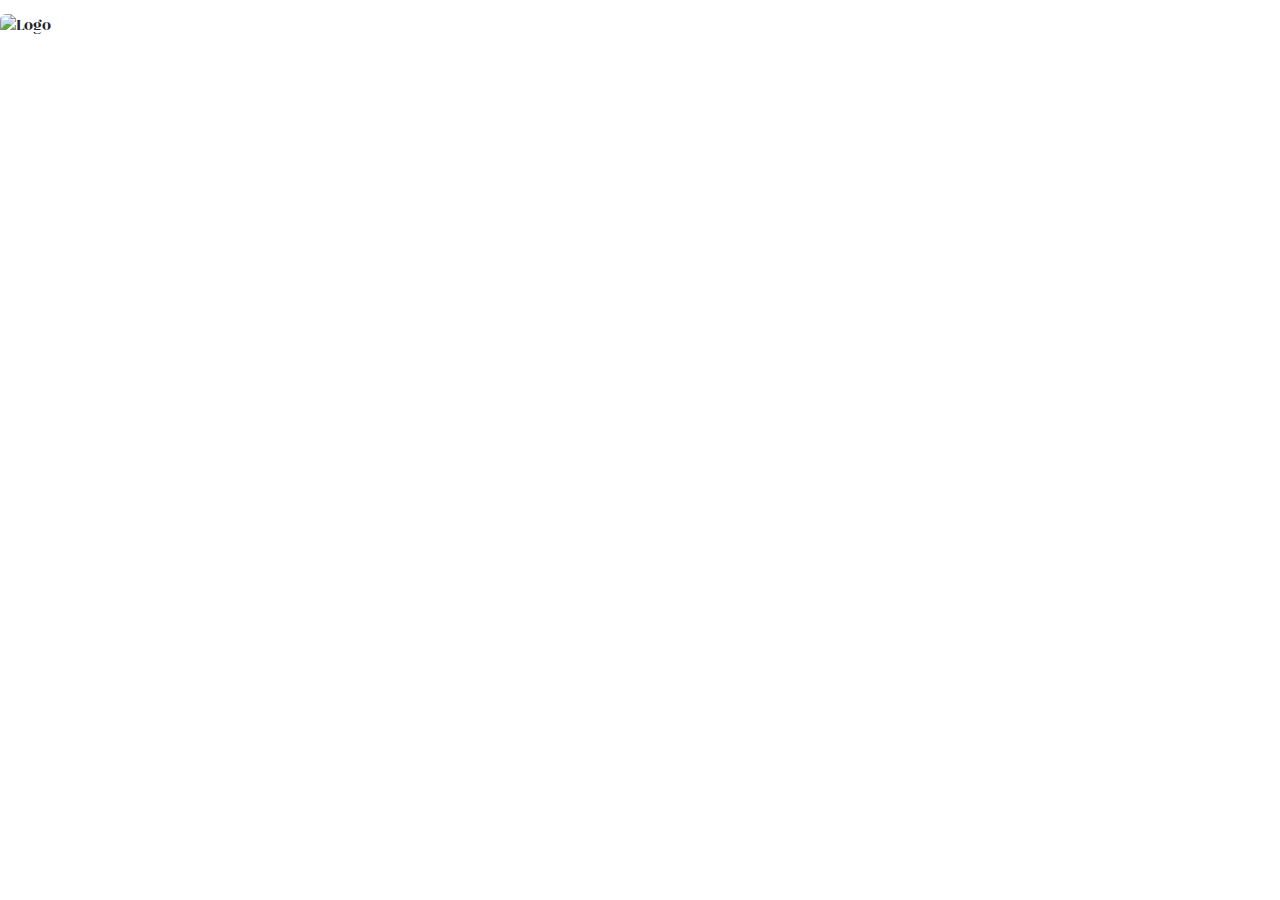
==== index.html @ 06900e9e "correccion de imagen" ====
<!doctype html>
<html lang="en">

<head>
    <meta charset="utf-8">
    <meta name="viewport" content="width=device-width, initial-scale=1">
    <title>OnlyFlans</title>
    <link href="https://cdn.jsdelivr.net/npm/bootstrap@5.3.3/dist/css/bootstrap.min.css" rel="stylesheet"
        integrity="sha384-QWTKZyjpPEjISv5WaRU9OFeRpok6YctnYmDr5pNlyT2bRjXh0JMhjY6hW+ALEwIH" crossorigin="anonymous">
    <link rel="stylesheet" href="assets/css/style.css">
    <link href="https://fonts.googleapis.com/css2?family=Rozha+One&display=swap" rel="stylesheet">
</head>

<body>
    
    <nav class="banner">

        <label for="menu-control" class="hamburger">
            <i class="hamburger__icon"></i>
            <i class="hamburger__icon"></i>
            <i class="hamburger__icon"></i>
        </label>

        <input type="checkbox" id="menu-control" class="menu-control">

        <aside class="sidebar">

            <nav class="sidebar__menu">
                <label for="menu-control" class="hamburger">
                    <i class="hamburger__icon2"></i>
                    <i class="hamburger__icon3"></i>
                </label>
                <ul>
                    <li>
                        <i class="fas fa-home"></i> <a class="arriba" href="">Inicio</a>
                    </li>
                    <li>
                        <i class="fas fa-birthday-cake"></i> <a class="abajo" href="">Productos</a>
                    </li>
                    <li>
                        <i class="fas fa-store"></i> <a href="">Locales</a>
                    </li>
                    <li>
                        <i class="fas fa-users"></i> <a href="">Nosotros</a>
                    </li>
                    <li>
                        <i class="fas fa-user"></i> <a href="">Contacto</a>
                    </li>
                </ul>
            </nav>

            <label for="menu-control" class="sidebar__close"></label>
        </aside>
    </nav>

    <div class="row">
        <div class="col-12 contenido">
            <img class="rounded mx-auto d-block img-fluid" src="assets/img/icono.png" alt="Logo">

            <!-- <h1 class="text-center mt-4 texto-contenido">Bienvenio a onlyFlans</h1>

            <<p class="text-center mt-4 texto-contenido ">Lorem ipsum dolor sit amet, consectetur adipisicing elit. Amet placeat doloribus nisi eius, quod nihil illum culpa, velit laborum aut officia veritatis rem? Ullam quisquam magni sint vitae ex perferendis?
            In, dolores? Reprehenderit modi quod accusantium eos tenetur aperiam in adipisci debitis ratione libero maxime odio voluptatem animi ex iusto architecto rem, quos aliquid eum similique vero autem? Doloremque, officiis!
            Aut optio corporis nam earum magni minus expedita itaque ipsam tenetur laborum dolorem repellat quo aperiam beatae id quas eligendi, impedit a! Voluptatem magni excepturi totam ducimus pariatur quasi et.</p>
        -->
        </div>
    </div>


    <script src="https://kit.fontawesome.com/6a9d23ba8a.js" crossorigin="anonymous"></script>
    <script src="https://cdn.jsdelivr.net/npm/bootstrap@5.3.3/dist/js/bootstrap.bundle.min.js"
        integrity="sha384-YvpcrYf0tY3lHB60NNkmXc5s9fDVZLESaAA55NDzOxhy9GkcIdslK1eN7N6jIeHz"
        crossorigin="anonymous"></script>
</body>

</html>
---- assets/css/style.css ----
html,
body {
    height: 100%;
}

body {
    min-height: 100%;
    font-family: 'Rozha One', serif;
}

* {
    box-sizing: border-box;
}

img {
    max-width: 100%;
    bottom: -14px;
    position: relative;
}

.card {
    position: absolute;
    bottom: 5%;
    right: 5%;
    text-align: center;
    color: #272243;
    width: 100%;
    background: #fff;
    border-radius: 10px;
    box-shadow: 0 0 20px 20px rgba(0, 0, 0, 0.03);
    width: 320px;
    overflow: hidden;
    animation: updown 3s ease 6;

    &::before {
        content: "";
        border-width: 20px;
        border-color: transparent;
        border-style: solid;
        border-left-color: rgba(255, 255, 255, 0.9);
        border-left-width: 30px;
        display: block;
        position: absolute;
        top: 55%;
        left: 50%;
        z-index: 2;
        transform: translatex(calc(-50% + 15px));
        filter: drop-shadow(5px 5px 4px #000);
        pointer-events: none;
    }

    @keyframes updown {

        0%,
        50%,
        100% {
            transform: translatey(0);
        }

        20% {
            transform: translatey(5px);
        }

        25% {
            transform: translatey(-20px);
        }

        30% {
            transform: translatey(20px);
        }

        35% {
            transform: translatey(-5px);
        }
    }
}

.banner {
    background: url('https://i.imgur.com/T57flD5.jpg');
    background-size: cover;
    display: flex;
    align-items: center;
    color: #ffffff;
}

.hamburger {
    position: absolute;
    left: 30px;
    top: 30px;
    display: flex;
    height: 18px;
    width: 24px;
    flex-direction: column;
    justify-content: space-between;
    cursor: pointer;
    user-select: none;
    z-index: 1;
}

.hamburger__icon{
    display: inline-block;
    height: 2px;
    width: 24px;
    background: #ffffff;
    border-radius: 2px;
}
.hamburger__icon2{
    display: inline-block;
    height: 2px;
    width: 24px;
    background: #ffffff;
    border-radius: 2px;
    transform: rotate(40deg);
}
.hamburger__icon3{
    display: inline-block;
    position: relative;
    bottom: 90%;
    height: 2px;
    width: 24px;
    background: #ffffff;
    border-radius: 2px;
    transform: rotate(140deg);
}

.sidebar { /*el fondo del menu*/
    z-index: 2;
    height: 100vh;
    width: 320px;
    background: #EDACAC;
    position: fixed;
    top: 0;
    left: 0;
    padding: 0 60px;
    display: flex;
    flex-direction: column;
    transform: translatex(-100%);
    transition: transform 0.4s ease-in-out;

    &__close {
        position: absolute;
        top: 50%;
        right: -30px;
        background: #fff;
        height: 60px;
        width: 60px;
        border-radius: 50%;
        box-shadow: 0 0 20px 20px rgba(0, 0, 0, 0.03);
        display: flex;
        justify-content: center;
        align-items: center;
        transform: translatex(-100%);
        cursor: pointer;
        transition: transform 0.4s ease-in-out 0.2s;

        &::before,
        &::after {
            content: "";
            height: 2px;
            background: #898989;
            width: 24px;
            display: block;
            position: absolute;
        }

        &::after {
            transform: rotate(90deg);
        }
    }

    &__menu {
        display: flex;
        flex-direction: column;
        flex: 1;
        justify-content: space-around;
        font-size: 36px;
        margin-top: 80px;
        margin-bottom: 80px;
        color: #898989;

        a {
            color: currentcolor;
            text-decoration: none;
            transform: translatex(-80%);
            transition: transform 0.4s ease-in-out;

            &::before {
                content: "";
                height: 2px;
                background: #898989;
                width: 120px;
                position: absolute;
                bottom: -2px;
                left: 0;
                transform: translatex(-50%);
                opacity: 0;
                transition: transform 0.4s ease-in-out, opacity 0.4s linear;
            }

            &:hover {
                &::before {
                    transform: translatex(0);
                    opacity: 1;
                }
            }

            @for $i from 1 through 5 {
                &:nth-child(#{$i}) {
                    transition-delay: $i * 0.05s;
                }
            }
        }
    }

    &__social {
        display: flex;
        list-style: none;
        padding: 0;

        li {
            margin: 4px;
        }
    }
}

nav ul {
    padding: 0;
    margin: 0;
}

nav ul li {
    list-style: none;
}

.sidebar__menu ul li a {
    padding-left: 5%;
    color: #fff;
    text-decoration: none;
}
.sidebar__menu li {
    padding-top: 15%;
}
.sidebar__menu ul {
    margin-top: 30%;
}


.arriba{
    margin-top: 15%;
}

.menu-control {
    display: none;

    &:checked {
        &+.sidebar {
            transform: translatex(0);
        }

        &+.sidebar .sidebar__close {
            transform: translatex(0) rotate(45deg);
            
        }

        &+.sidebar .sidebar__menu a {
            transform: translatex(0);
        }
    }
    
}

.contenido{
    width: 100%;
    height: 100vh;
    background-image: url("../img/hand-pouring-chocolate-homemade-cake.jpg"); 
    background-repeat: no-repeat;
    background-position: center center; 
    position: relative;
    top: 0%;
    /* background-attachment:fixed ; */
}

.texto-contenido{
    color: #ffffff;
    text-shadow: #000 -5px 0px 5px;
}
.contenido p{
    font-size: 1.2rem;
}
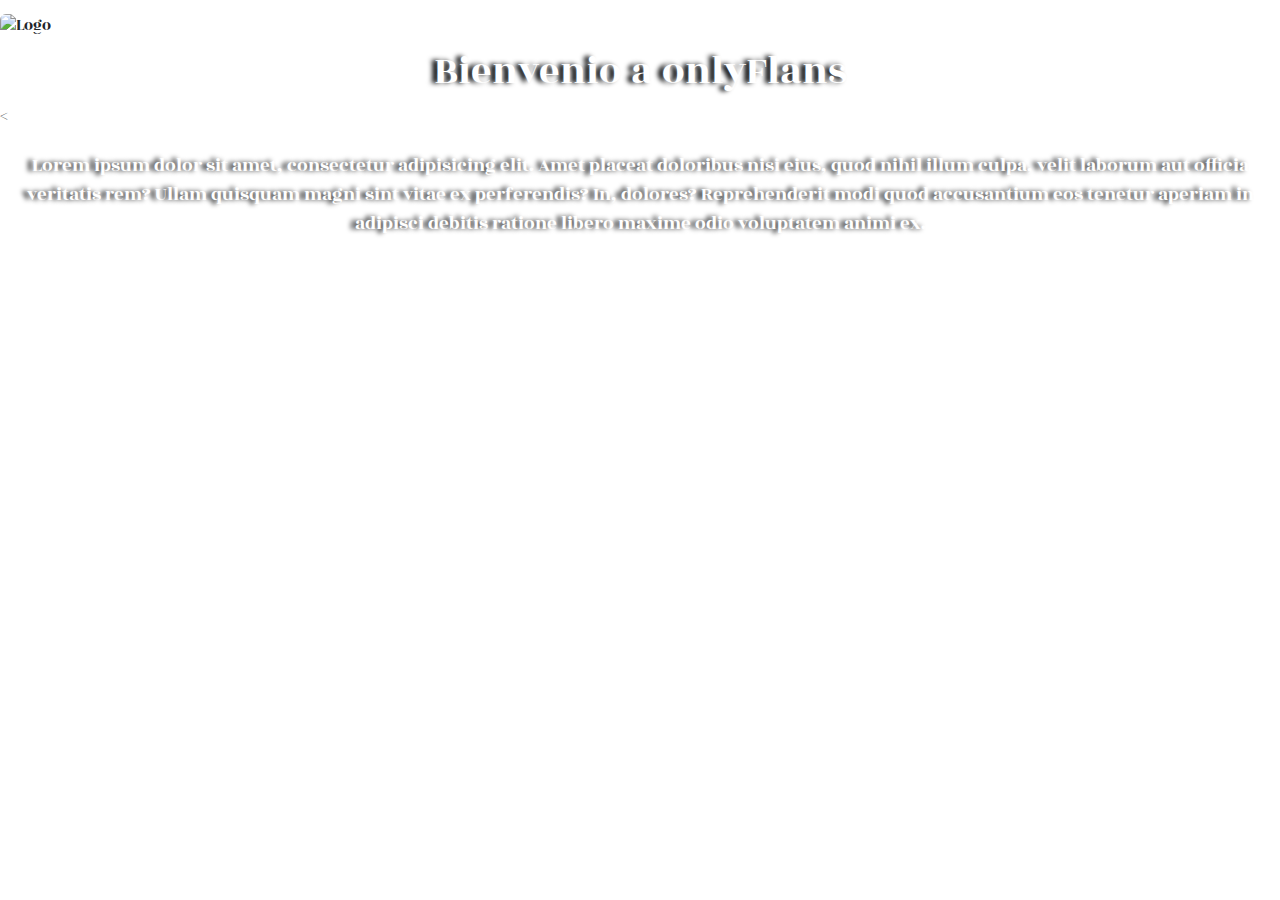
==== commit 515fe627: "solucionando el error" ====
--- a/index.html
+++ b/index.html
@@ -57,12 +57,10 @@
         <div class="col-12 contenido">
             <img class="rounded mx-auto d-block img-fluid" src="assets/img/icono.png" alt="Logo">
 
-            <!-- <h1 class="text-center mt-4 texto-contenido">Bienvenio a onlyFlans</h1>
+            <h1 class="text-center mt-4 texto-contenido">Bienvenio a onlyFlans</h1>
 
             <<p class="text-center mt-4 texto-contenido ">Lorem ipsum dolor sit amet, consectetur adipisicing elit. Amet placeat doloribus nisi eius, quod nihil illum culpa, velit laborum aut officia veritatis rem? Ullam quisquam magni sint vitae ex perferendis?
-            In, dolores? Reprehenderit modi quod accusantium eos tenetur aperiam in adipisci debitis ratione libero maxime odio voluptatem animi ex iusto architecto rem, quos aliquid eum similique vero autem? Doloremque, officiis!
-            Aut optio corporis nam earum magni minus expedita itaque ipsam tenetur laborum dolorem repellat quo aperiam beatae id quas eligendi, impedit a! Voluptatem magni excepturi totam ducimus pariatur quasi et.</p>
-        -->
+            In, dolores? Reprehenderit modi quod accusantium eos tenetur aperiam in adipisci debitis ratione libero maxime odio voluptatem animi ex.</p>
         </div>
     </div>
 
--- a/assets/css/style.css
+++ b/assets/css/style.css
@@ -274,7 +274,7 @@
     height: 100vh;
     background-image: url("../img/hand-pouring-chocolate-homemade-cake.jpg"); 
     background-repeat: no-repeat;
-    background-position: center center; 
+    background-position: center; 
     position: relative;
     top: 0%;
     /* background-attachment:fixed ; */
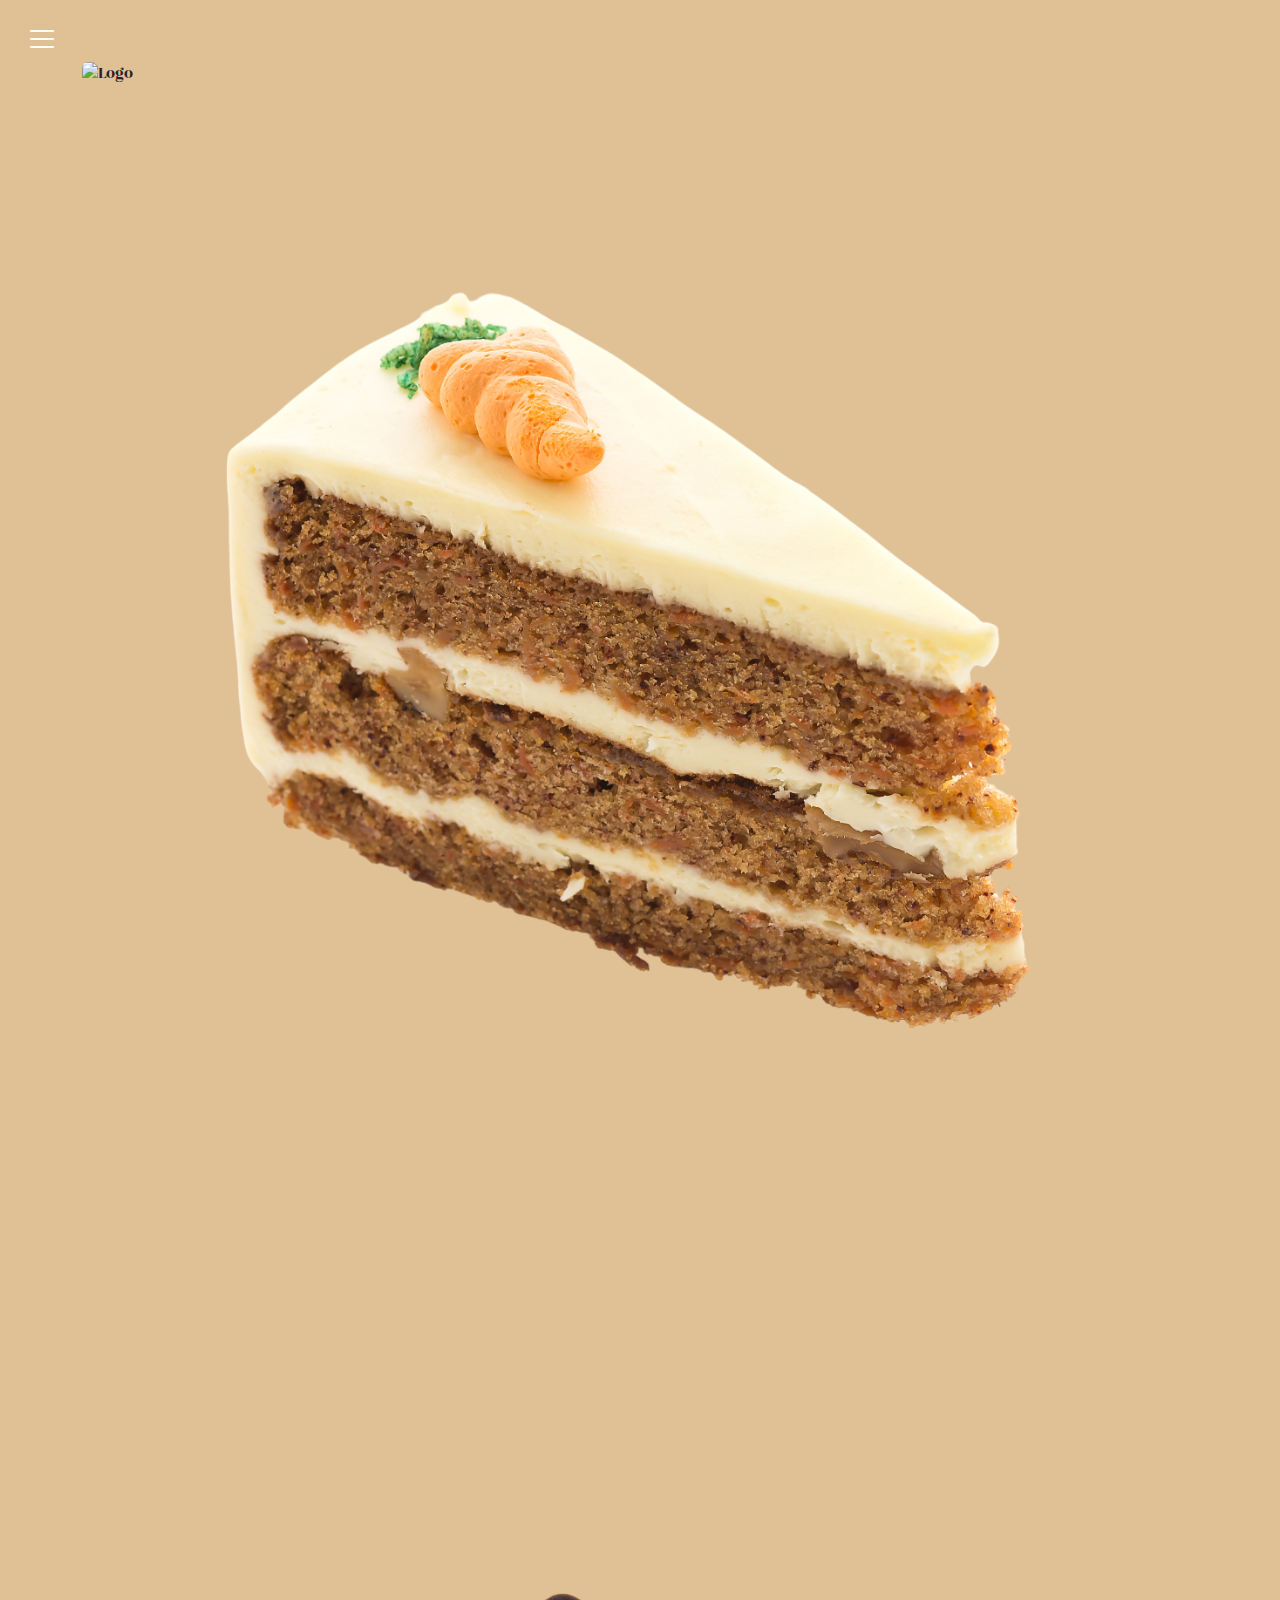
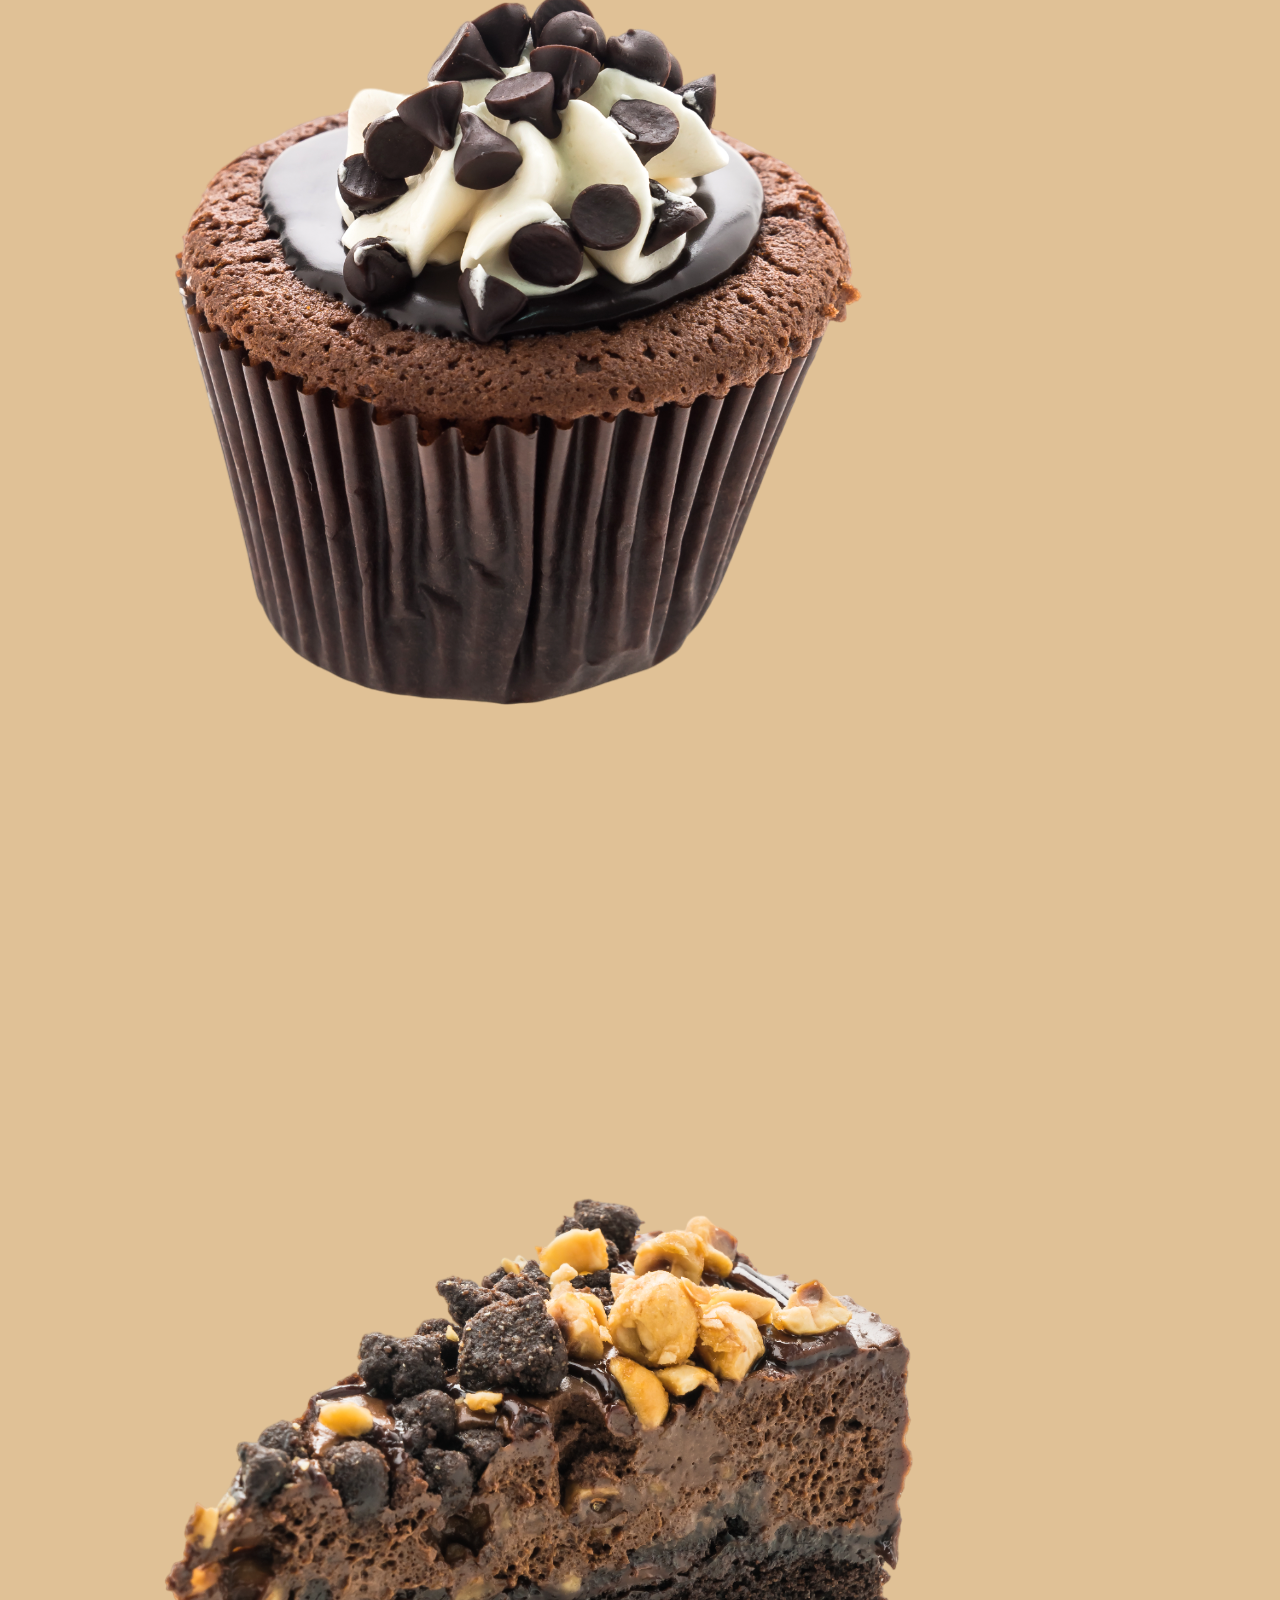
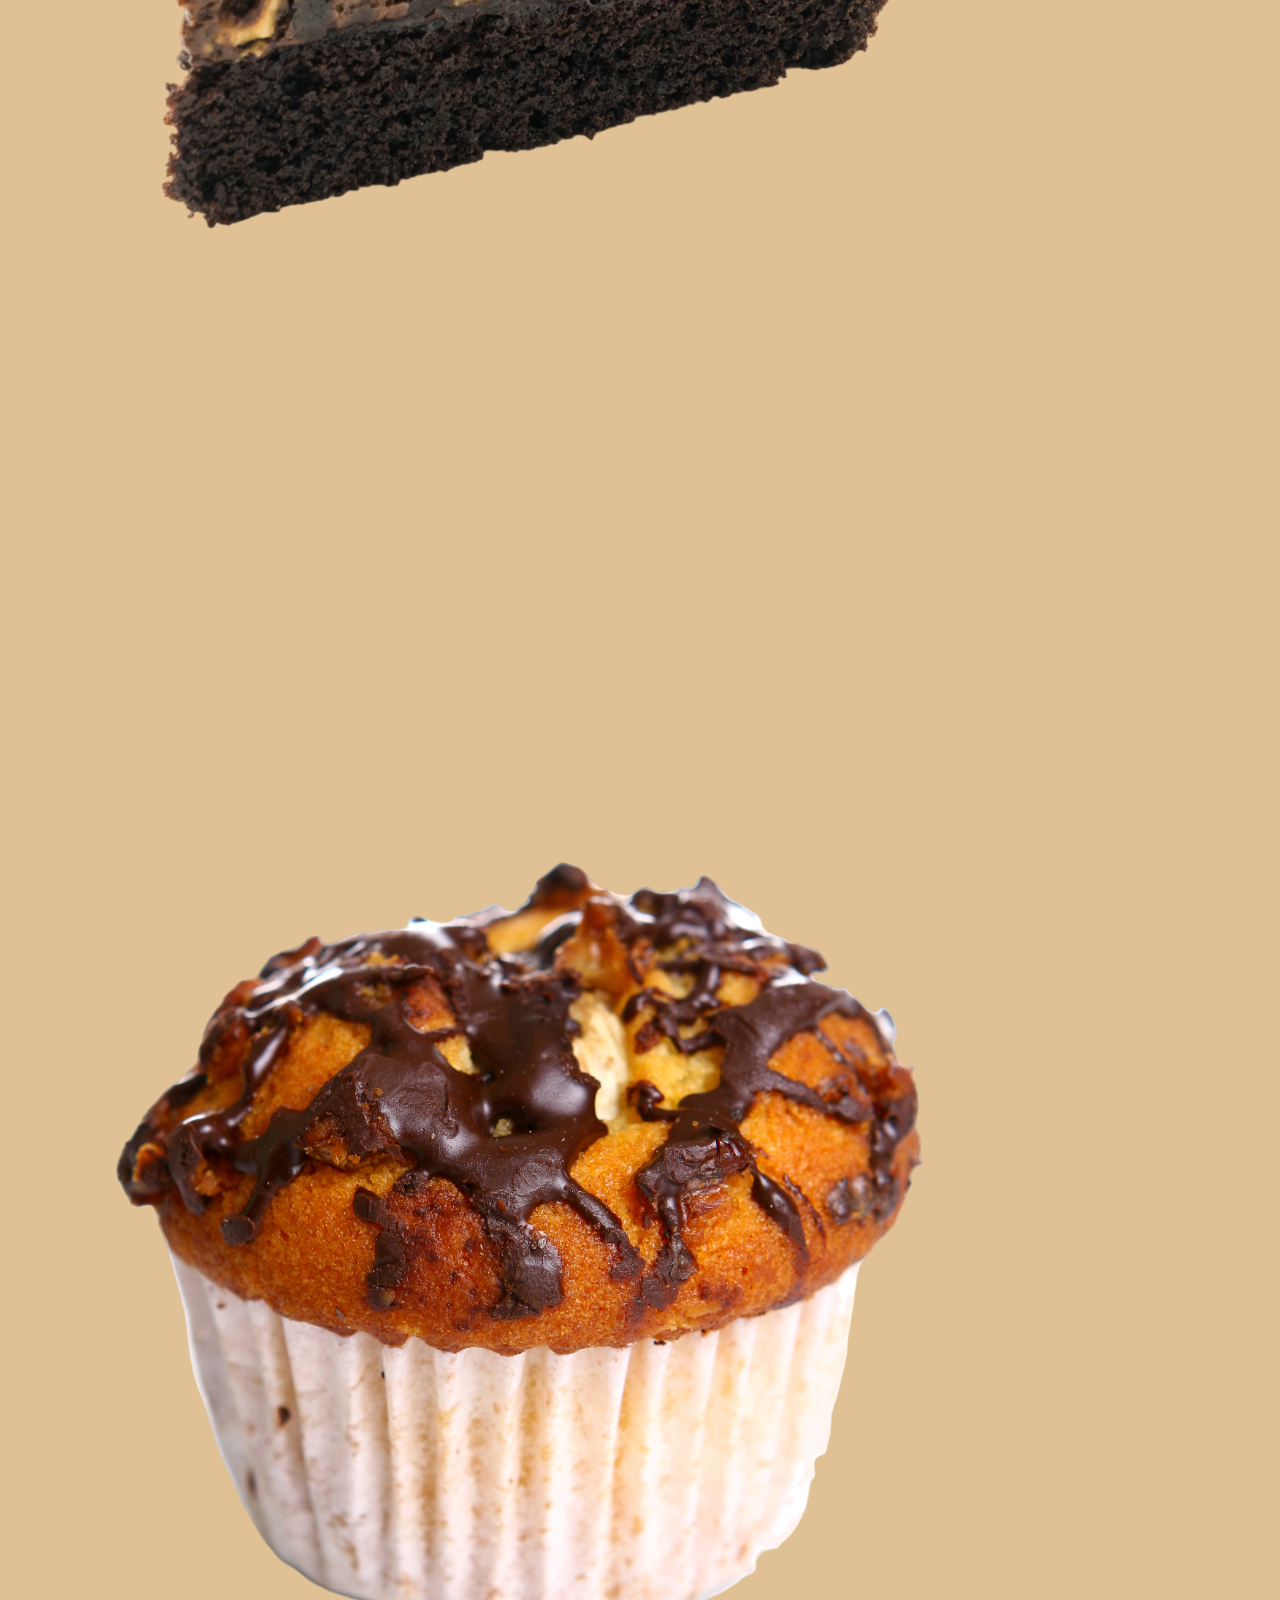
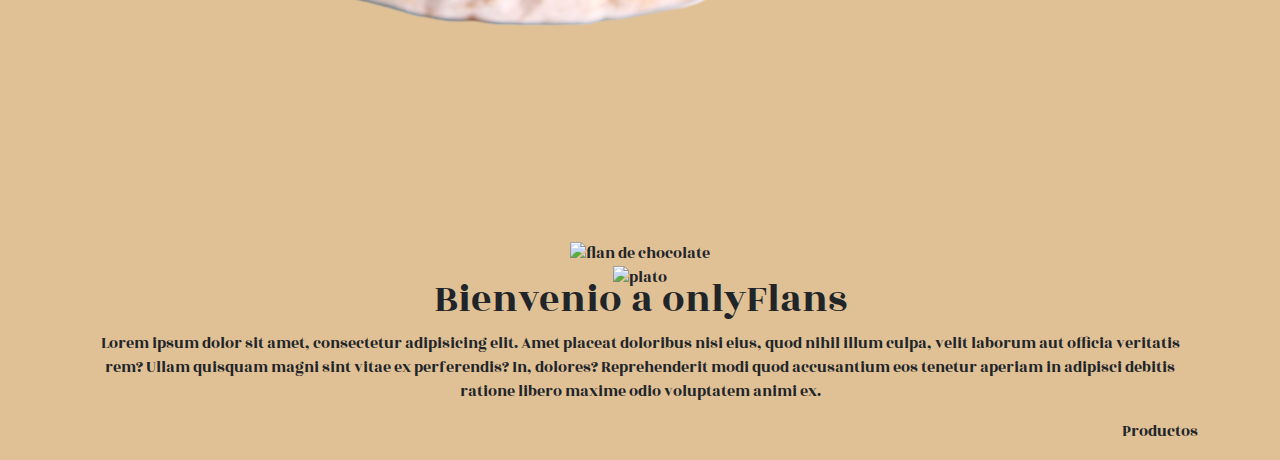
==== commit 51c8b353: "ajustando cambios esteticos (mensje repetitivo)" ====
--- a/index.html
+++ b/index.html
@@ -13,7 +13,7 @@
 
 <body>
     
-    <nav class="banner">
+    <div class="banner">
 
         <label for="menu-control" class="hamburger">
             <i class="hamburger__icon"></i>
@@ -51,19 +51,45 @@
 
             <label for="menu-control" class="sidebar__close"></label>
         </aside>
-    </nav>
+    </div>
 
-    <div class="row">
-        <div class="col-12 contenido">
-            <img class="rounded mx-auto d-block img-fluid" src="assets/img/icono.png" alt="Logo">
+    <div class="container">
+        <div class="row">
+            <div class="col-12 contenido">
+                <img class="rounded mx-auto mt-5 d-block img-fluid " src="assets/img/icono.png" alt="Logo">
+                
+                <div class="col-12 comida-fondo">
+                    <img class="torta" src="assets/img/torta.png" alt="comida de fondo">
+                    <img class="kopkey" src="assets/img/kopkey.png" alt="comida de fondo">
+                    <img class="torta-de-chocolate" src="assets/img/torta de chocolate.png" alt="comida de fondo">
+                    <img class="kopkey2" src="assets/img/kopkey2.png" alt="comida de fondo">
+                </div>
 
-            <h1 class="text-center mt-4 texto-contenido">Bienvenio a onlyFlans</h1>
+                <div class="col-12 d-flex justify-content-center">
+                    <img class="flan-chocolate " src="assets/img/Flan-chocolate.png" alt="flan de chocolate">
+                </div>
 
-            <<p class="text-center mt-4 texto-contenido ">Lorem ipsum dolor sit amet, consectetur adipisicing elit. Amet placeat doloribus nisi eius, quod nihil illum culpa, velit laborum aut officia veritatis rem? Ullam quisquam magni sint vitae ex perferendis?
-            In, dolores? Reprehenderit modi quod accusantium eos tenetur aperiam in adipisci debitis ratione libero maxime odio voluptatem animi ex.</p>
+                <div class="col-12 d-flex justify-content-center">
+                    <img class="plato" src="assets/img/plato.png" alt="plato">
+                </div>
+
+                <h1 class="text-center texto-contenido">Bienvenio a onlyFlans</h1>
+                <p class="text-center  texto-contenido ">Lorem ipsum dolor sit amet, consectetur adipisicing elit. Amet placeat doloribus nisi eius, quod nihil illum culpa, velit laborum aut officia veritatis rem? Ullam quisquam magni sint vitae ex perferendis?
+                In, dolores? Reprehenderit modi quod accusantium eos tenetur aperiam in adipisci debitis ratione libero maxime odio voluptatem animi ex.</p>
+            </div>
+        </div>
+
+        <div class="row">
+            
+        </div>
+
+        <div class="row">
+            <div class="col-12 d-flex justify-content-end productos">
+                <img src="assets/img/galleta.png" alt="">
+                <p>Productos</p>
+            </div>
         </div>
     </div>
-
 
     <script src="https://kit.fontawesome.com/6a9d23ba8a.js" crossorigin="anonymous"></script>
     <script src="https://cdn.jsdelivr.net/npm/bootstrap@5.3.3/dist/js/bootstrap.bundle.min.js"
--- a/assets/css/style.css
+++ b/assets/css/style.css
@@ -1,5 +1,6 @@
 html,
 body {
+    background-color: #E0C196;
     height: 100%;
 }
 
@@ -80,7 +81,7 @@
     background-size: cover;
     display: flex;
     align-items: center;
-    color: #ffffff;
+    color: #000000;
 }
 
 .hamburger {
@@ -97,14 +98,15 @@
     z-index: 1;
 }
 
-.hamburger__icon{
+.hamburger__icon {
     display: inline-block;
     height: 2px;
     width: 24px;
     background: #ffffff;
     border-radius: 2px;
 }
-.hamburger__icon2{
+
+.hamburger__icon2 {
     display: inline-block;
     height: 2px;
     width: 24px;
@@ -112,7 +114,8 @@
     border-radius: 2px;
     transform: rotate(40deg);
 }
-.hamburger__icon3{
+
+.hamburger__icon3 {
     display: inline-block;
     position: relative;
     bottom: 90%;
@@ -123,11 +126,13 @@
     transform: rotate(140deg);
 }
 
-.sidebar { /*el fondo del menu*/
-    z-index: 2;
+.sidebar {
+    /*el fondo del menu*/
+    z-index: 999;
     height: 100vh;
     width: 320px;
-    background: #EDACAC;
+    background: #B0F2C2;
+    opacity: 0.90;
     position: fixed;
     top: 0;
     left: 0;
@@ -203,12 +208,6 @@
                     opacity: 1;
                 }
             }
-
-            @for $i from 1 through 5 {
-                &:nth-child(#{$i}) {
-                    transition-delay: $i * 0.05s;
-                }
-            }
         }
     }
 
@@ -234,18 +233,20 @@
 
 .sidebar__menu ul li a {
     padding-left: 5%;
-    color: #fff;
+    color: #000000;
     text-decoration: none;
 }
+
 .sidebar__menu li {
     padding-top: 15%;
 }
+
 .sidebar__menu ul {
     margin-top: 30%;
 }
 
 
-.arriba{
+.arriba {
     margin-top: 15%;
 }
 
@@ -259,31 +260,157 @@
 
         &+.sidebar .sidebar__close {
             transform: translatex(0) rotate(45deg);
-            
+
         }
 
         &+.sidebar .sidebar__menu a {
             transform: translatex(0);
         }
     }
-    
-}
-
-.contenido{
-    width: 100%;
-    height: 100vh;
-    background-image: url("../img/hand-pouring-chocolate-homemade-cake.jpg"); 
-    background-repeat: no-repeat;
-    background-position: center; 
-    position: relative;
-    top: 0%;
-    /* background-attachment:fixed ; */
-}
-
-.texto-contenido{
-    color: #ffffff;
-    text-shadow: #000 -5px 0px 5px;
-}
-.contenido p{
-    font-size: 1.2rem;
-}+
+}
+
+
+
+@media (max-width: 360px) {/*otro celu*/
+    .flan-chocolate {
+        position: absolute;
+        top: 17%;
+        left: 16%;
+        z-index: 3;
+        width: 70%;
+    }
+
+    .plato {
+        position: absolute;
+        bottom: 40%;
+        z-index: 2;
+    }
+    
+    .contenido h1 {
+        position: absolute;
+        bottom: 38%;
+        left: 10%;
+    }
+    
+    .contenido p {
+        position: absolute;
+        top: 62%;
+        font-size: 1rem;
+    }
+
+    .productos {
+        position: absolute;
+        left: 48%;
+        top: 100%;
+        width: 180px;
+        height: 40px;
+        background-color: #D3AE7B;
+        box-shadow: #000000 -5px 5px 10px;
+    }
+
+    .productos p {
+        padding-top: 1%;
+        padding-right: 35%;
+        font-size: 1.4rem;
+        color: #ffffff;
+    }
+    
+    .productos img {
+        position: relative;
+        bottom: 25%;
+        left: 96%;
+        transform: rotate(-20deg);
+        filter: drop-shadow(#000 -2px 0px 2px);
+    }
+}
+
+@media (min-width: 361px) and (max-width: 500px) { /*mi celu*/
+    .torta{
+        width: 35%;
+        position: absolute;
+        bottom: 60%;
+        left: -2%;
+        transform: rotate(15deg);
+        filter: drop-shadow(#000 -2px 0px 2px);
+    }
+
+    .kopkey{
+        width: 40%;
+        position: absolute;
+        bottom: 50%;
+        left: -15%;
+        transform: rotate(15deg);
+        filter: drop-shadow(#000 -2px 0px 2px);
+    }
+
+    .torta-de-chocolate{
+        width: 35%;
+        position: absolute;
+        bottom: 55%;
+        left: 68%;
+        transform: rotate(-10deg);
+        filter: drop-shadow(#000 -2px 0px 2px);
+    }
+
+    .kopkey2{
+        width: 35%;
+        position: absolute;
+        bottom: 48%;
+        left: 80%;
+        transform: rotate(-20deg);
+        filter: drop-shadow(#000 -2px 0px 2px);
+    }
+
+    .flan-chocolate {
+        position: absolute;
+        top: 25%;
+        left: 22%;
+        z-index: 3;
+        width: 60%;
+    }
+
+    .plato {
+        width: 80%;
+        position: absolute;
+        bottom: 40%;
+        z-index: 2;
+    }
+    
+    .contenido h1 {
+        position: absolute;
+        bottom: 38%;
+        left: 15%;
+    }
+    
+    .contenido p {
+        position: absolute;
+        top: 62%;
+        font-size: 1rem;
+    }
+
+    .productos {
+        position: absolute;
+        left: 58%;
+        bottom: 5%;
+        width: 180px;
+        height: 40px;
+        background-color: #D3AE7B;
+        box-shadow: #000000 -5px 5px 10px;
+    }
+
+    .productos p {
+        padding-top: 1%;
+        padding-right: 35%;
+        font-size: 1.4rem;
+        color: #ffffff;
+    }
+    
+    .productos img {
+        position: relative;
+        bottom: 25%;
+        left: 96%;
+        transform: rotate(-20deg);
+        filter: drop-shadow(#000 -2px 0px 2px);
+    }
+}
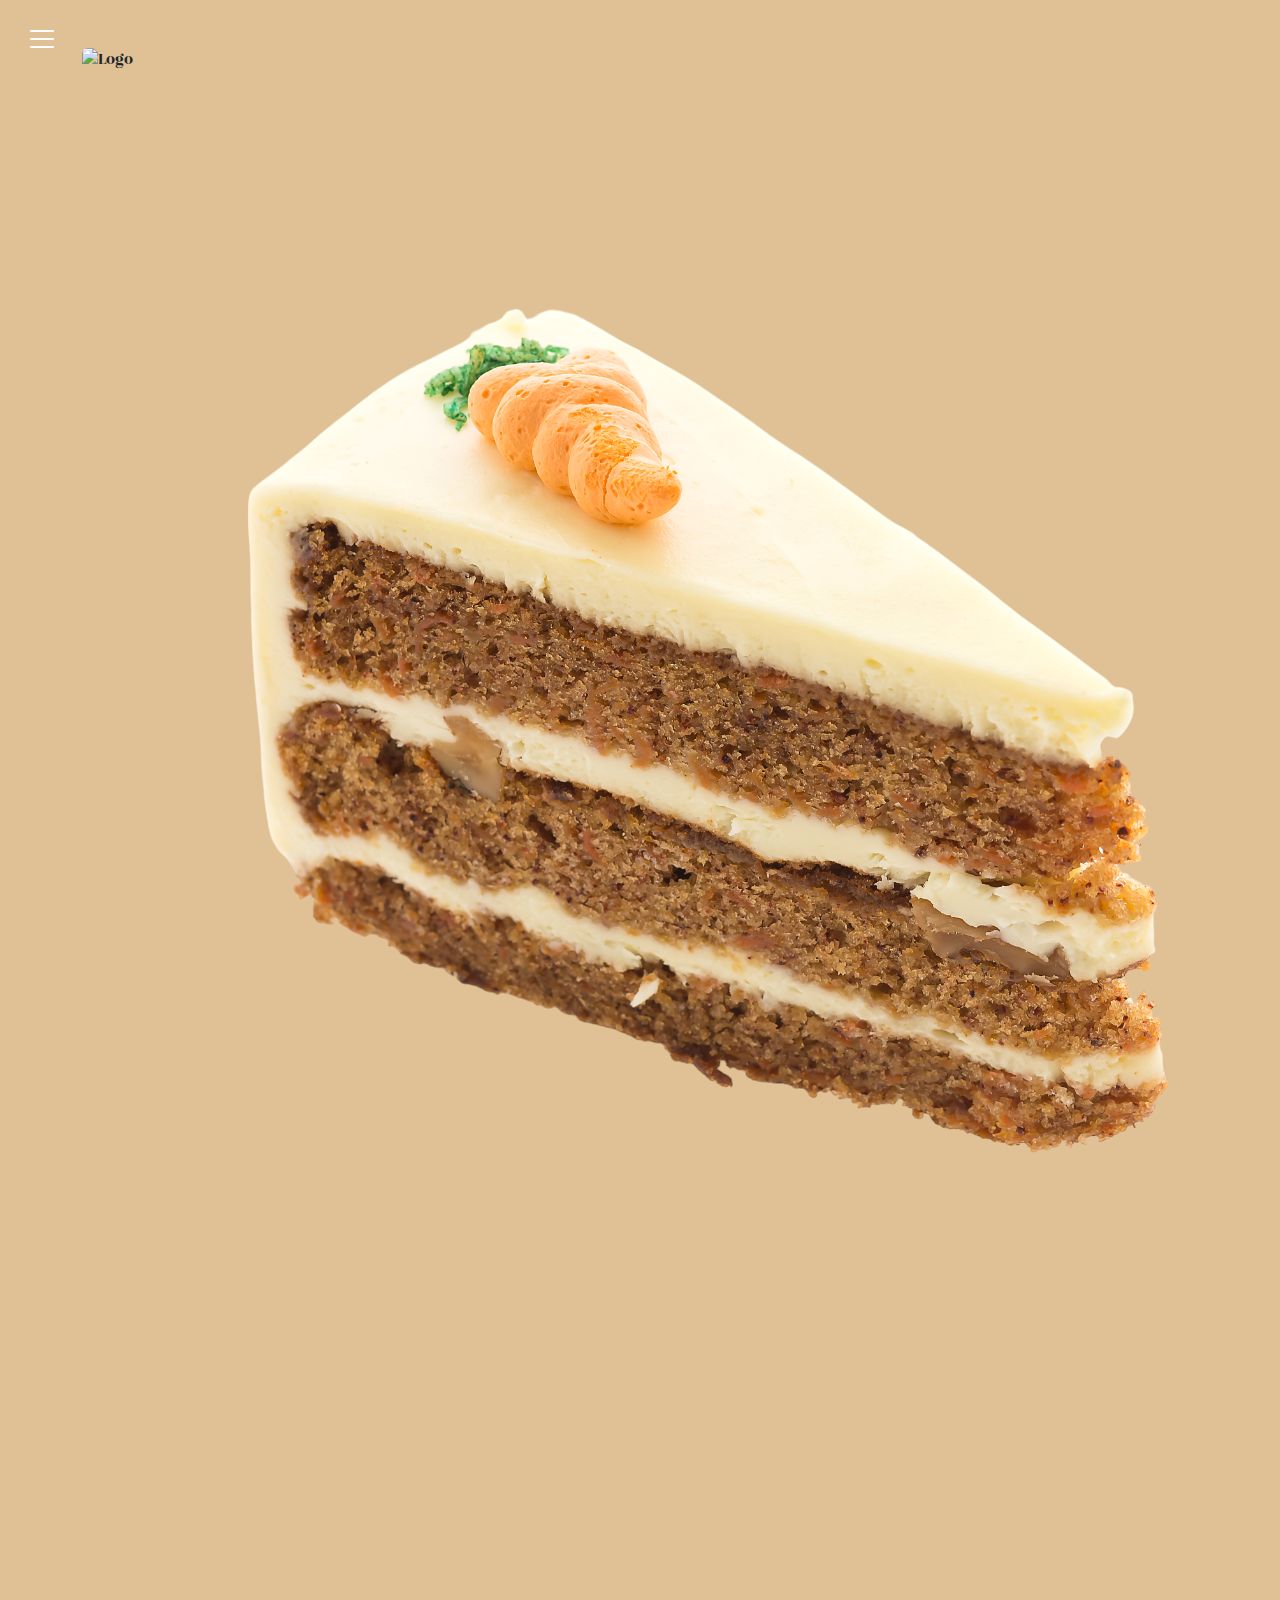
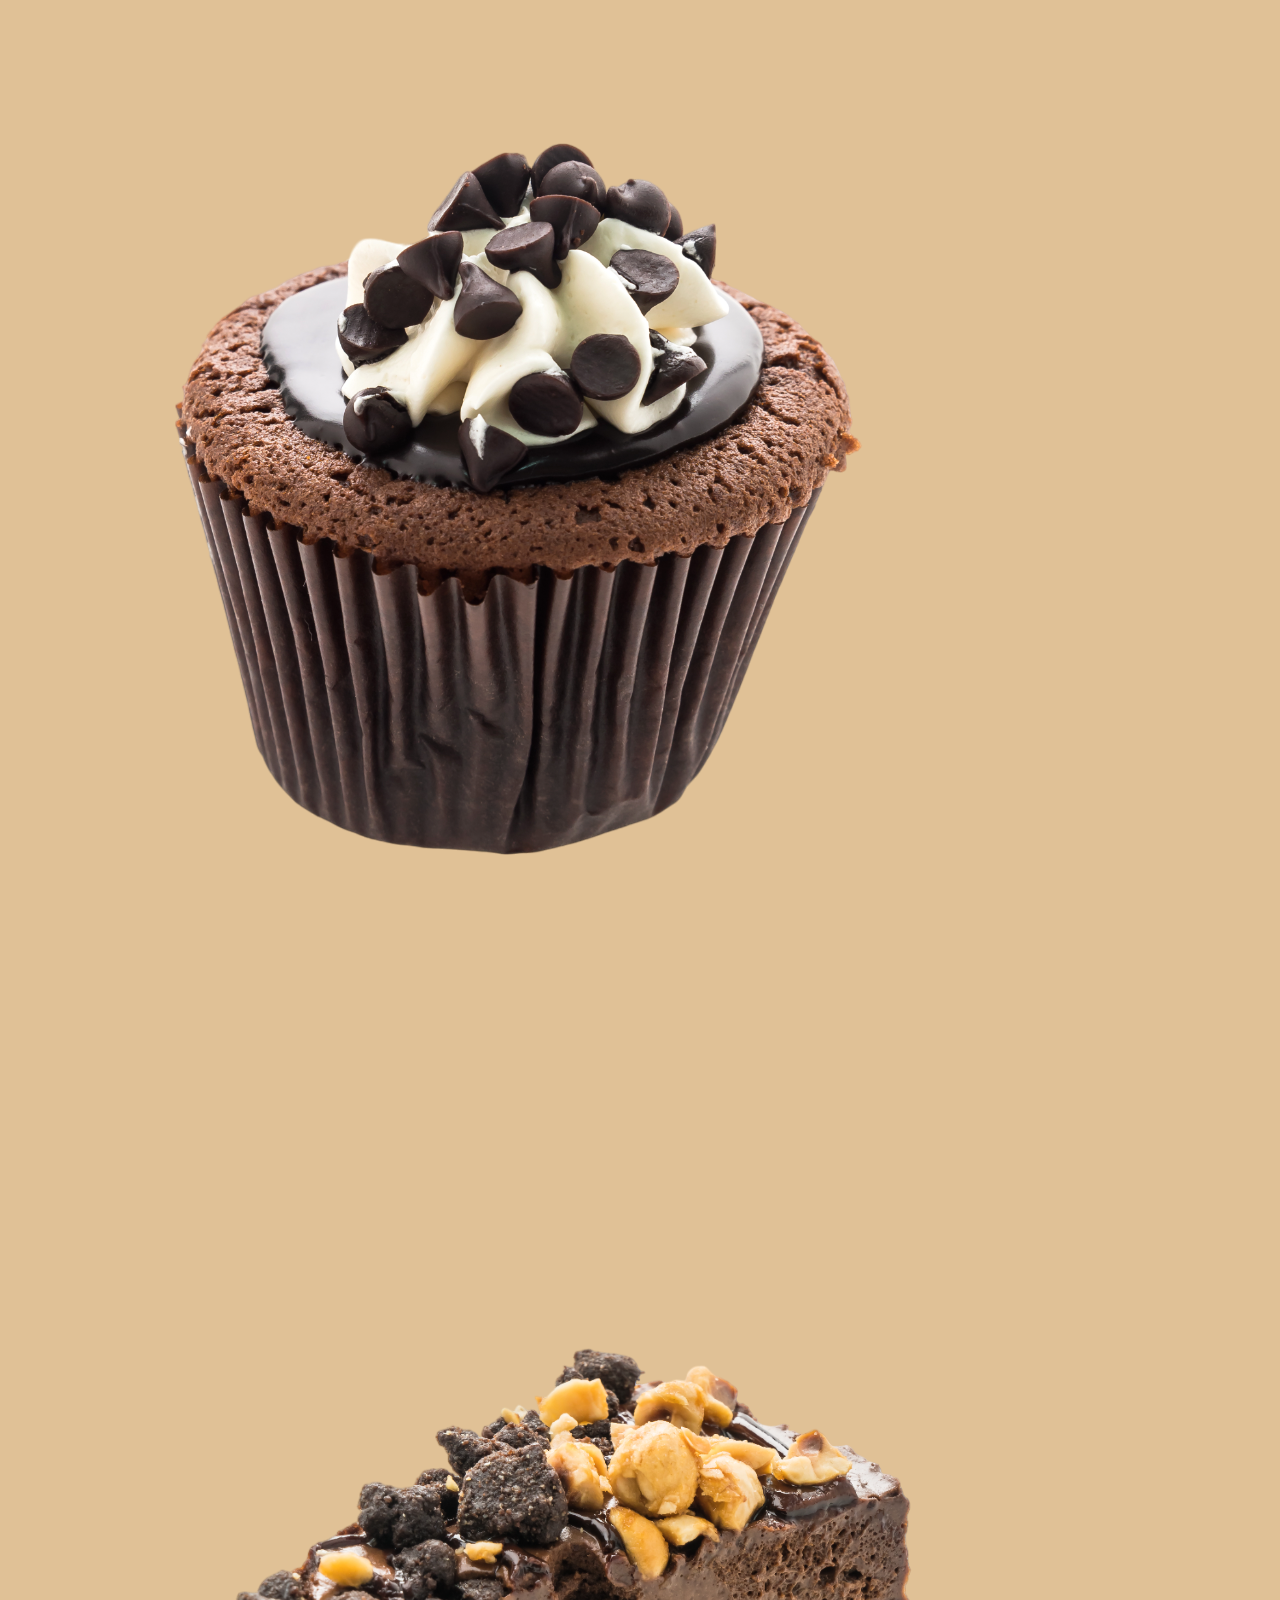
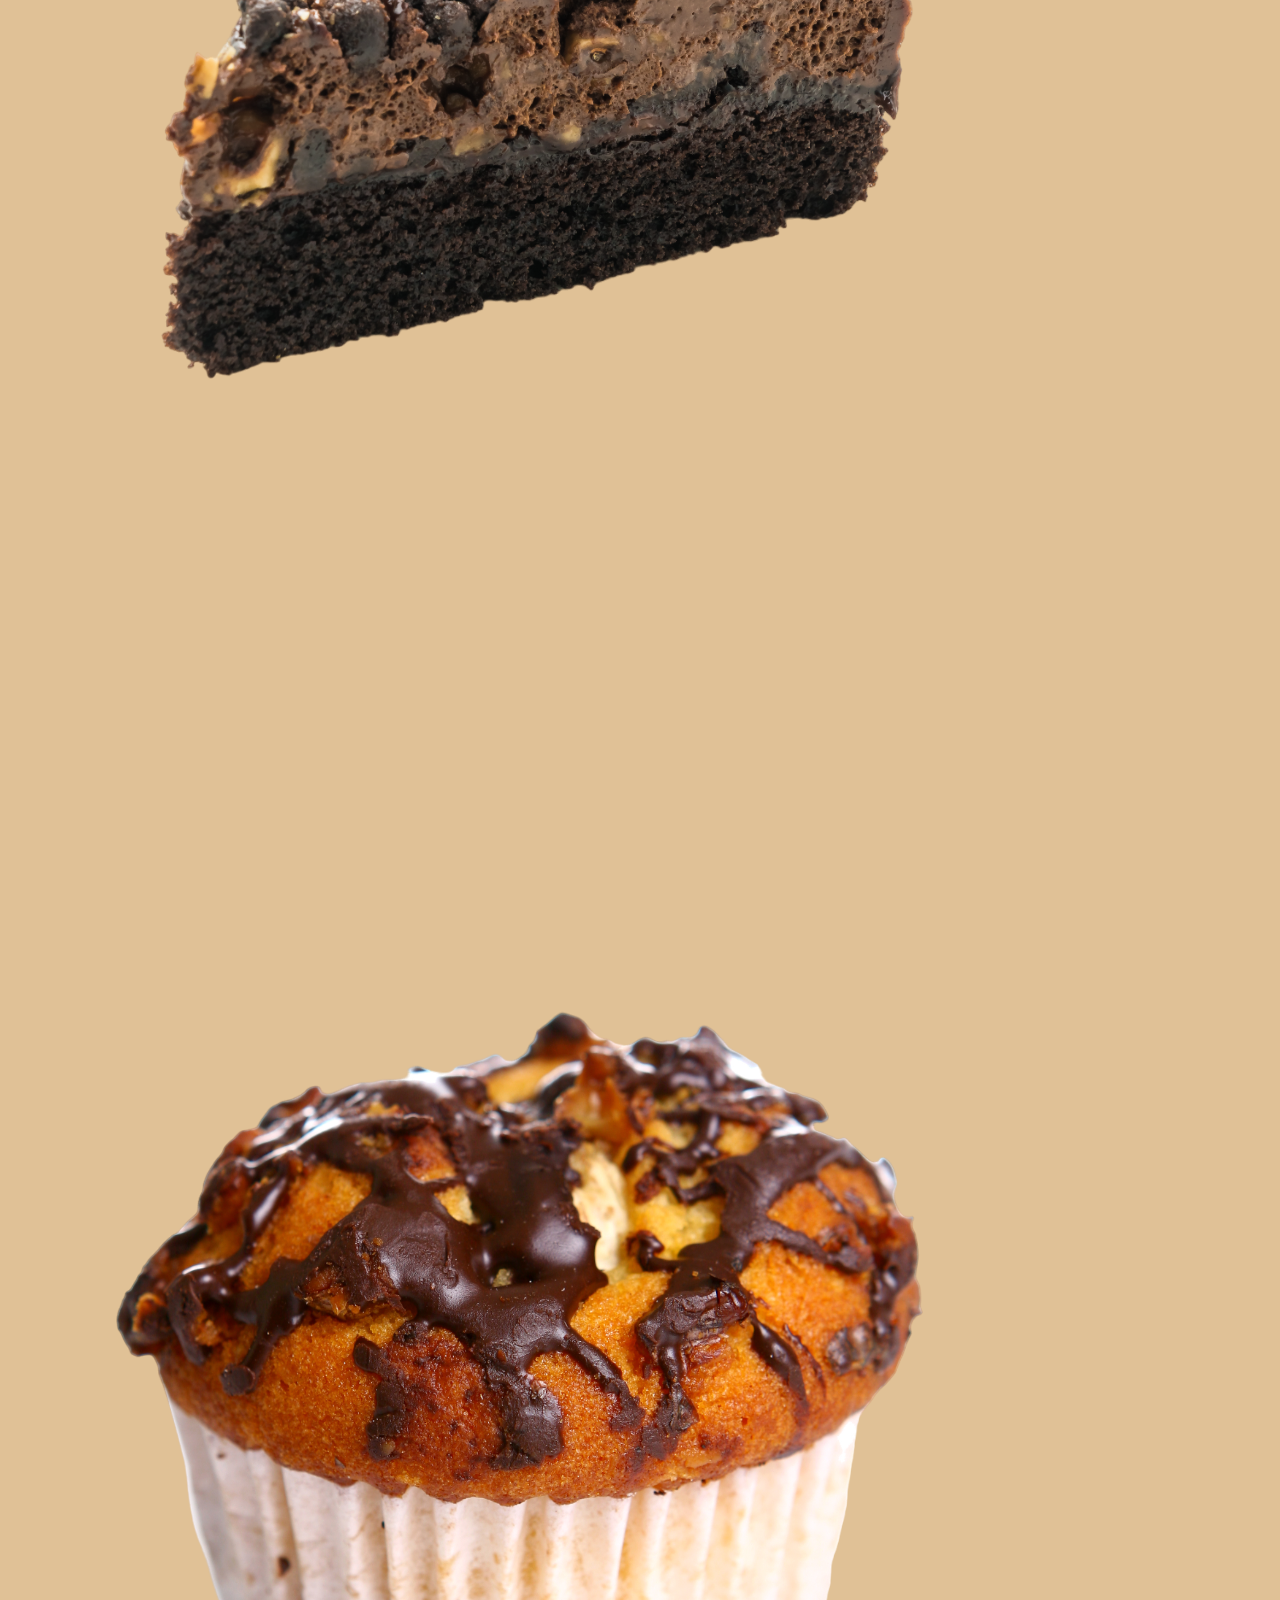
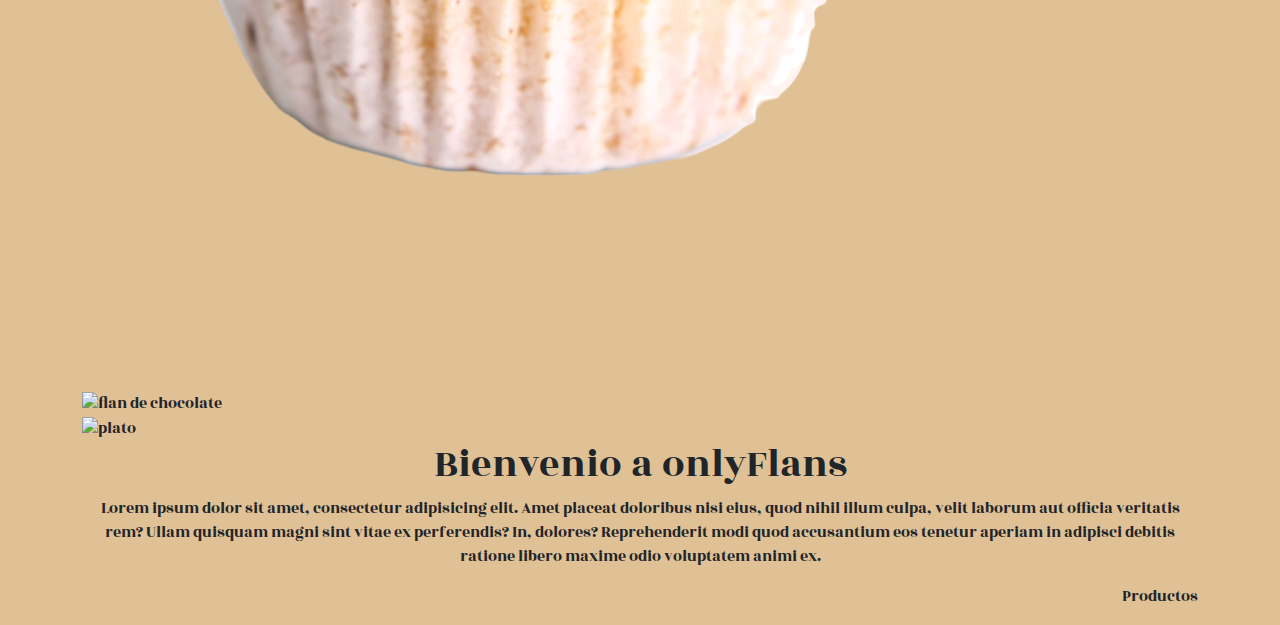
==== commit 8d22148e: "ajustando cambios esteticos (mensje repetitivo)" ====
--- a/index.html
+++ b/index.html
@@ -12,7 +12,7 @@
 </head>
 
 <body>
-    
+
     <div class="banner">
 
         <label for="menu-control" class="hamburger">
@@ -56,37 +56,57 @@
     <div class="container">
         <div class="row">
             <div class="col-12 contenido">
-                <img class="rounded mx-auto mt-5 d-block img-fluid " src="assets/img/icono.png" alt="Logo">
-                
-                <div class="col-12 comida-fondo">
+                <img class="rounded mx-auto mt-5 d-block img-fluid logo" src="assets/img/icono.png" alt="Logo">
+            </div>
+
+            <div class="row">
+                <div class="col-12">
                     <img class="torta" src="assets/img/torta.png" alt="comida de fondo">
+                </div>
+
+                <div class="col-12">
                     <img class="kopkey" src="assets/img/kopkey.png" alt="comida de fondo">
+                </div>
+
+                <div class="col-12">
                     <img class="torta-de-chocolate" src="assets/img/torta de chocolate.png" alt="comida de fondo">
+                </div>
+
+                <div class="col-12">
                     <img class="kopkey2" src="assets/img/kopkey2.png" alt="comida de fondo">
                 </div>
+            </div>
 
-                <div class="col-12 d-flex justify-content-center">
-                    <img class="flan-chocolate " src="assets/img/Flan-chocolate.png" alt="flan de chocolate">
-                </div>
+            <div class="col-12">
+                <img class="flan-chocolate " src="assets/img/Flan-chocolate.png" alt="flan de chocolate">
+            </div>
 
-                <div class="col-12 d-flex justify-content-center">
-                    <img class="plato" src="assets/img/plato.png" alt="plato">
-                </div>
-
-                <h1 class="text-center texto-contenido">Bienvenio a onlyFlans</h1>
-                <p class="text-center  texto-contenido ">Lorem ipsum dolor sit amet, consectetur adipisicing elit. Amet placeat doloribus nisi eius, quod nihil illum culpa, velit laborum aut officia veritatis rem? Ullam quisquam magni sint vitae ex perferendis?
-                In, dolores? Reprehenderit modi quod accusantium eos tenetur aperiam in adipisci debitis ratione libero maxime odio voluptatem animi ex.</p>
+            <div class="col-12">
+                <img class="plato" src="assets/img/plato.png" alt="plato">
             </div>
-        </div>
-
-        <div class="row">
             
+            <div class="col-12 texto-contenido">
+                <h1 class="text-center ">Bienvenio a onlyFlans</h1>
+                <p class="text-center  ">Lorem ipsum dolor sit amet, consectetur adipisicing elit. Amet
+                    placeat doloribus nisi eius, quod nihil illum culpa, velit laborum aut officia veritatis rem? Ullam
+                    quisquam magni sint vitae ex perferendis?
+                    In, dolores? Reprehenderit modi quod accusantium eos tenetur aperiam in adipisci debitis ratione
+                    libero maxime odio voluptatem animi ex.
+                </p>
+            </div>
+                
         </div>
 
         <div class="row">
             <div class="col-12 d-flex justify-content-end productos">
                 <img src="assets/img/galleta.png" alt="">
                 <p>Productos</p>
+            </div>
+        </div>
+
+        <div class="row">
+            <div class="col-12">
+                
             </div>
         </div>
     </div>
--- a/assets/css/style.css
+++ b/assets/css/style.css
@@ -1,23 +1,13 @@
 html,
 body {
     background-color: #E0C196;
-    height: 100%;
 }
 
 body {
-    min-height: 100%;
     font-family: 'Rozha One', serif;
 }
 
-* {
-    box-sizing: border-box;
-}
-
-img {
-    max-width: 100%;
-    bottom: -14px;
-    position: relative;
-}
+
 
 .card {
     position: absolute;
@@ -246,10 +236,6 @@
 }
 
 
-.arriba {
-    margin-top: 15%;
-}
-
 .menu-control {
     display: none;
 
@@ -273,15 +259,52 @@
 
 
 @media (max-width: 360px) {/*otro celu*/
+    .torta{
+        width: 35%;
+        position: absolute;
+        bottom: 60%;
+        left: -2%;
+        transform: rotate(15deg);
+        filter: drop-shadow(#000 -2px 0px 2px);
+    }
+
+    .kopkey{
+        width: 40%;
+        position: absolute;
+        bottom: 50%;
+        left: -15%;
+        transform: rotate(15deg);
+        filter: drop-shadow(#000 -2px 0px 2px);
+    }
+
+    .torta-de-chocolate{
+        width: 35%;
+        position: absolute;
+        bottom: 55%;
+        left: 68%;
+        transform: rotate(-10deg);
+        filter: drop-shadow(#000 -2px 0px 2px);
+    }
+
+    .kopkey2{
+        width: 35%;
+        position: absolute;
+        bottom: 48%;
+        left: 80%;
+        transform: rotate(-20deg);
+        filter: drop-shadow(#000 -2px 0px 2px);
+    }
+
     .flan-chocolate {
         position: absolute;
-        top: 17%;
-        left: 16%;
+        top: 24%;
+        left: 22%;
         z-index: 3;
-        width: 70%;
+        width: 60%;
     }
 
     .plato {
+        width: 80%;
         position: absolute;
         bottom: 40%;
         z-index: 2;
@@ -336,36 +359,37 @@
     }
 
     .kopkey{
-        width: 40%;
+        width: 35%;
         position: absolute;
         bottom: 50%;
-        left: -15%;
+        left: -10%;
         transform: rotate(15deg);
         filter: drop-shadow(#000 -2px 0px 2px);
     }
 
     .torta-de-chocolate{
-        width: 35%;
-        position: absolute;
-        bottom: 55%;
-        left: 68%;
+        width: 30%;
+        position: absolute;
+        bottom: 57%;
+        margin-left: 57%;
         transform: rotate(-10deg);
         filter: drop-shadow(#000 -2px 0px 2px);
     }
 
     .kopkey2{
-        width: 35%;
+        width: 30%;
         position: absolute;
         bottom: 48%;
-        left: 80%;
+        margin-left: 60%;
         transform: rotate(-20deg);
         filter: drop-shadow(#000 -2px 0px 2px);
+        overflow: hidden;
     }
 
     .flan-chocolate {
         position: absolute;
-        top: 25%;
-        left: 22%;
+        top: 24%;
+        right: 25%;
         z-index: 3;
         width: 60%;
     }
@@ -373,26 +397,27 @@
     .plato {
         width: 80%;
         position: absolute;
-        bottom: 40%;
+        bottom: 39%;
         z-index: 2;
     }
     
+    .texto-contenido{
+        margin-top: 70%;
+    }
+
     .contenido h1 {
-        position: absolute;
-        bottom: 38%;
-        left: 15%;
+        width: 100%;
     }
     
     .contenido p {
-        position: absolute;
-        top: 62%;
+        width: 100%;
         font-size: 1rem;
     }
 
     .productos {
         position: absolute;
-        left: 58%;
-        bottom: 5%;
+        bottom: -7%;
+        right: 0%;
         width: 180px;
         height: 40px;
         background-color: #D3AE7B;
@@ -400,8 +425,8 @@
     }
 
     .productos p {
-        padding-top: 1%;
-        padding-right: 35%;
+        position: relative;
+        right: 35%;
         font-size: 1.4rem;
         color: #ffffff;
     }
@@ -409,7 +434,7 @@
     .productos img {
         position: relative;
         bottom: 25%;
-        left: 96%;
+        left: 60%;
         transform: rotate(-20deg);
         filter: drop-shadow(#000 -2px 0px 2px);
     }
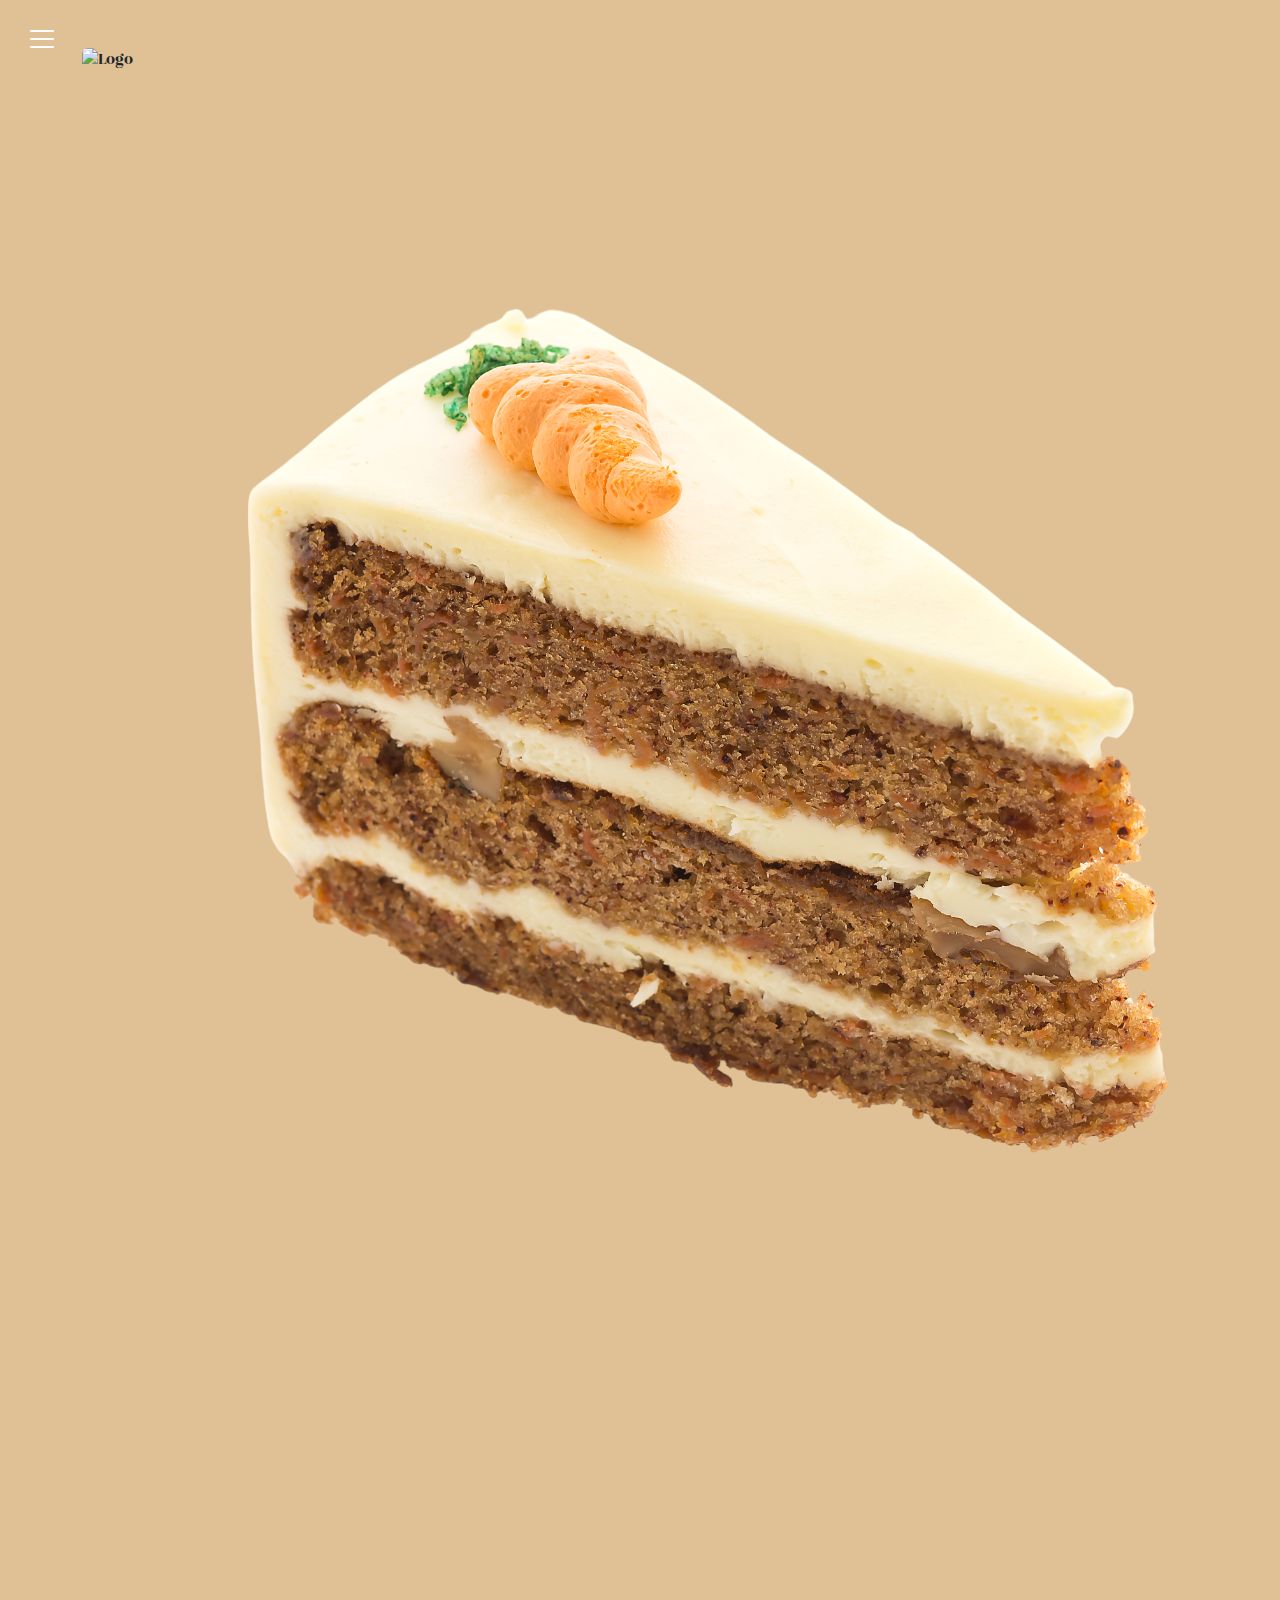
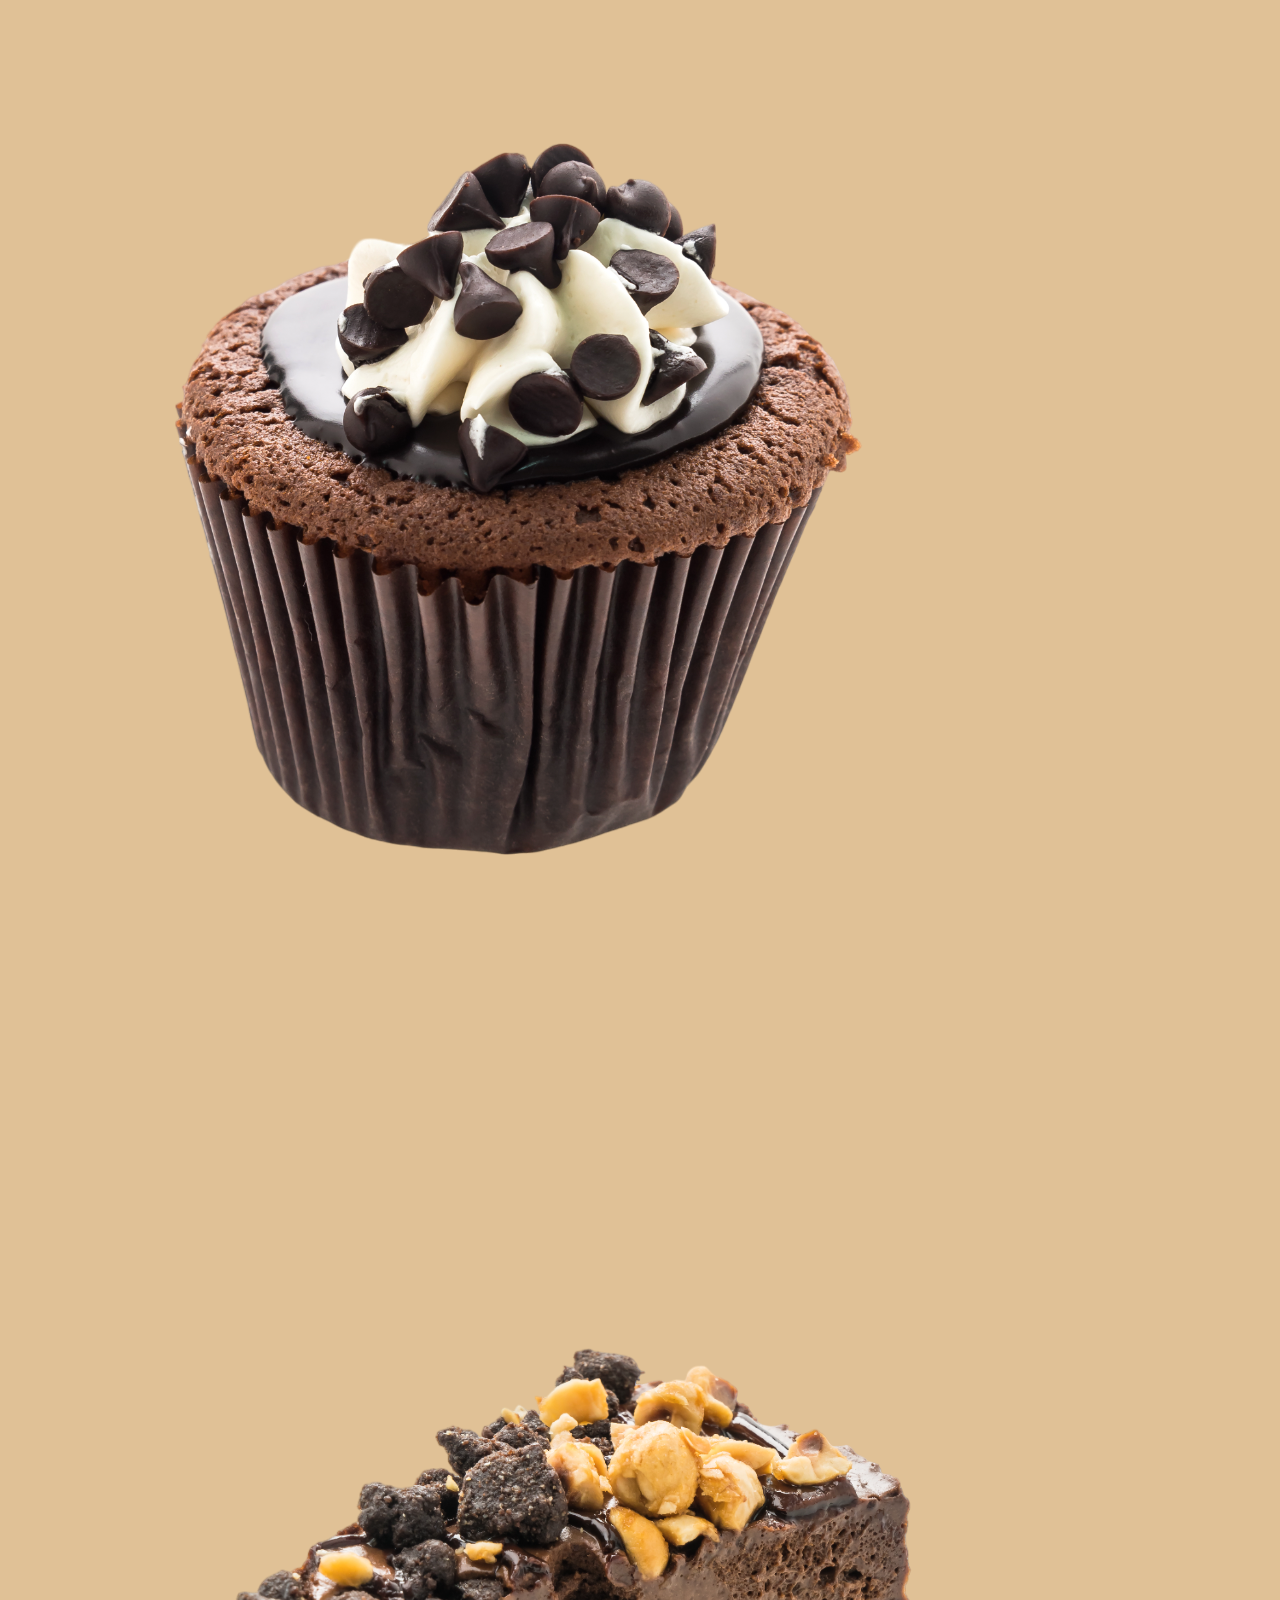
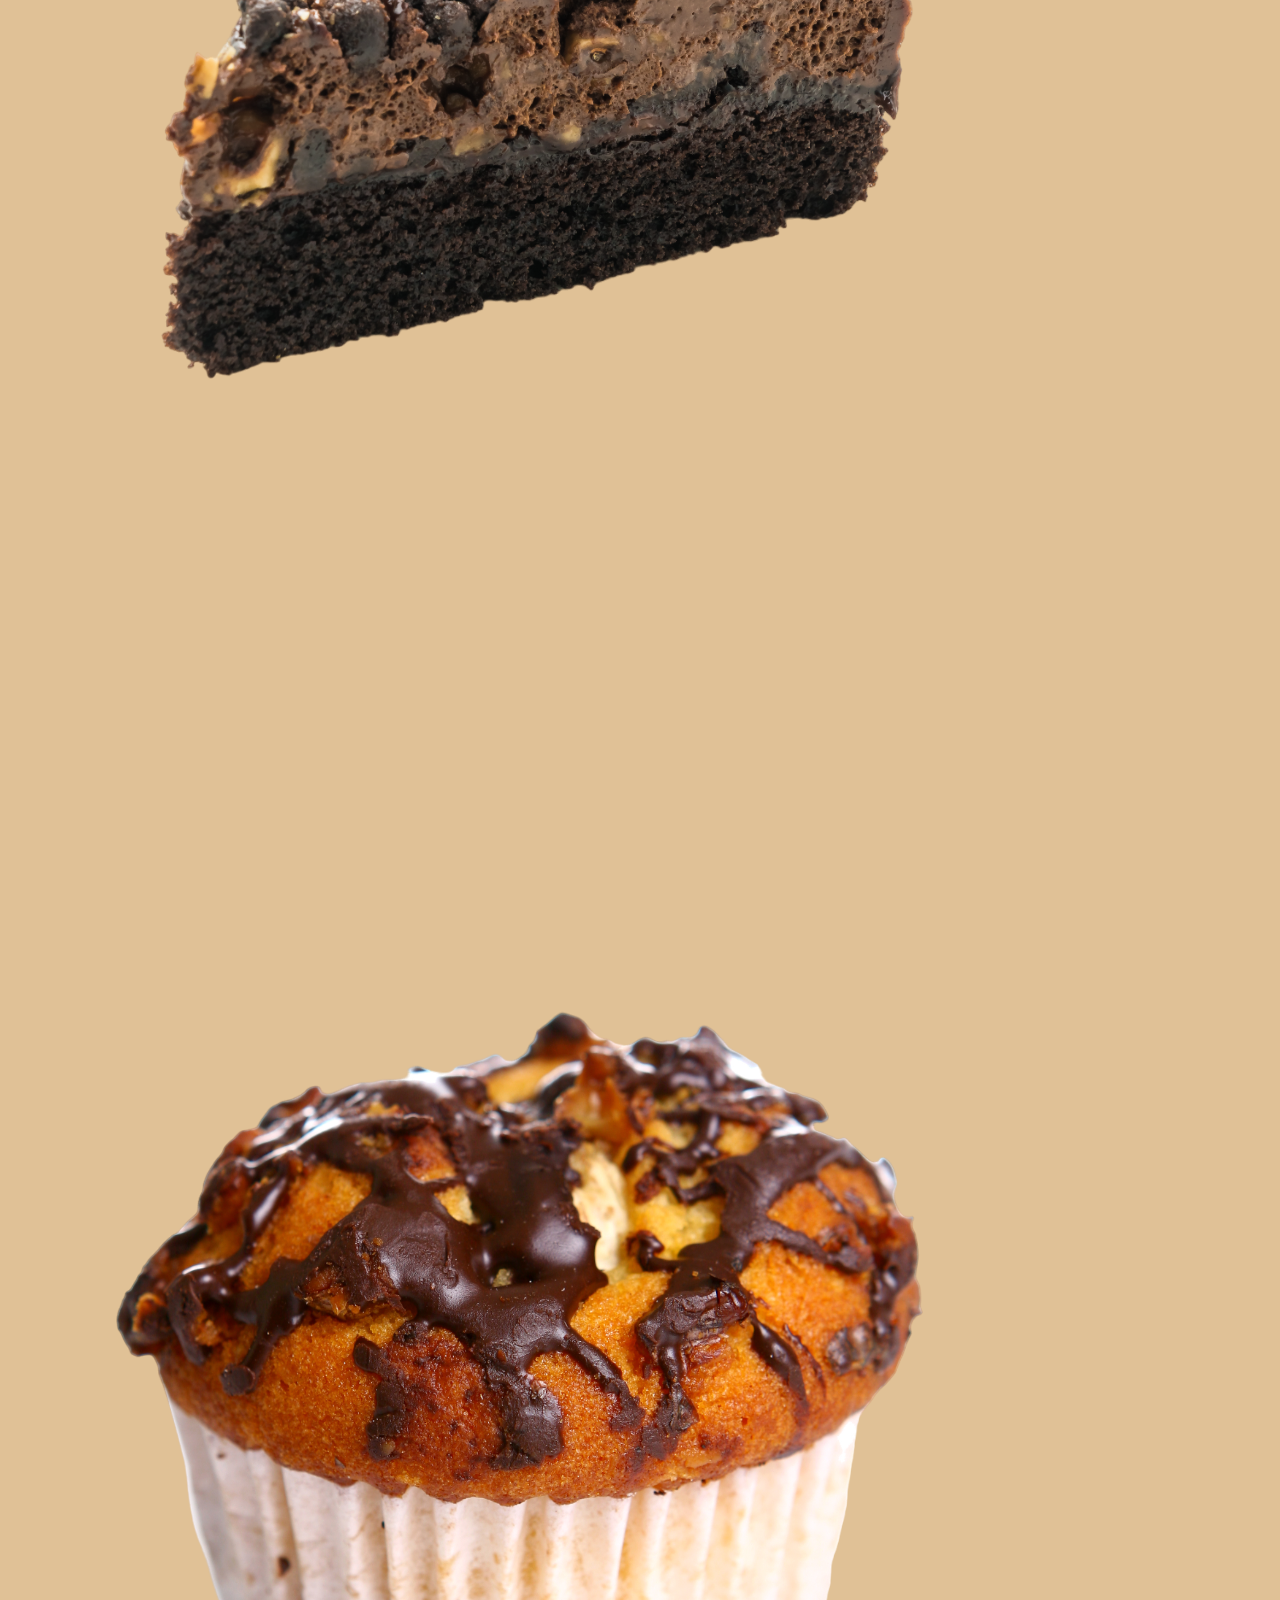
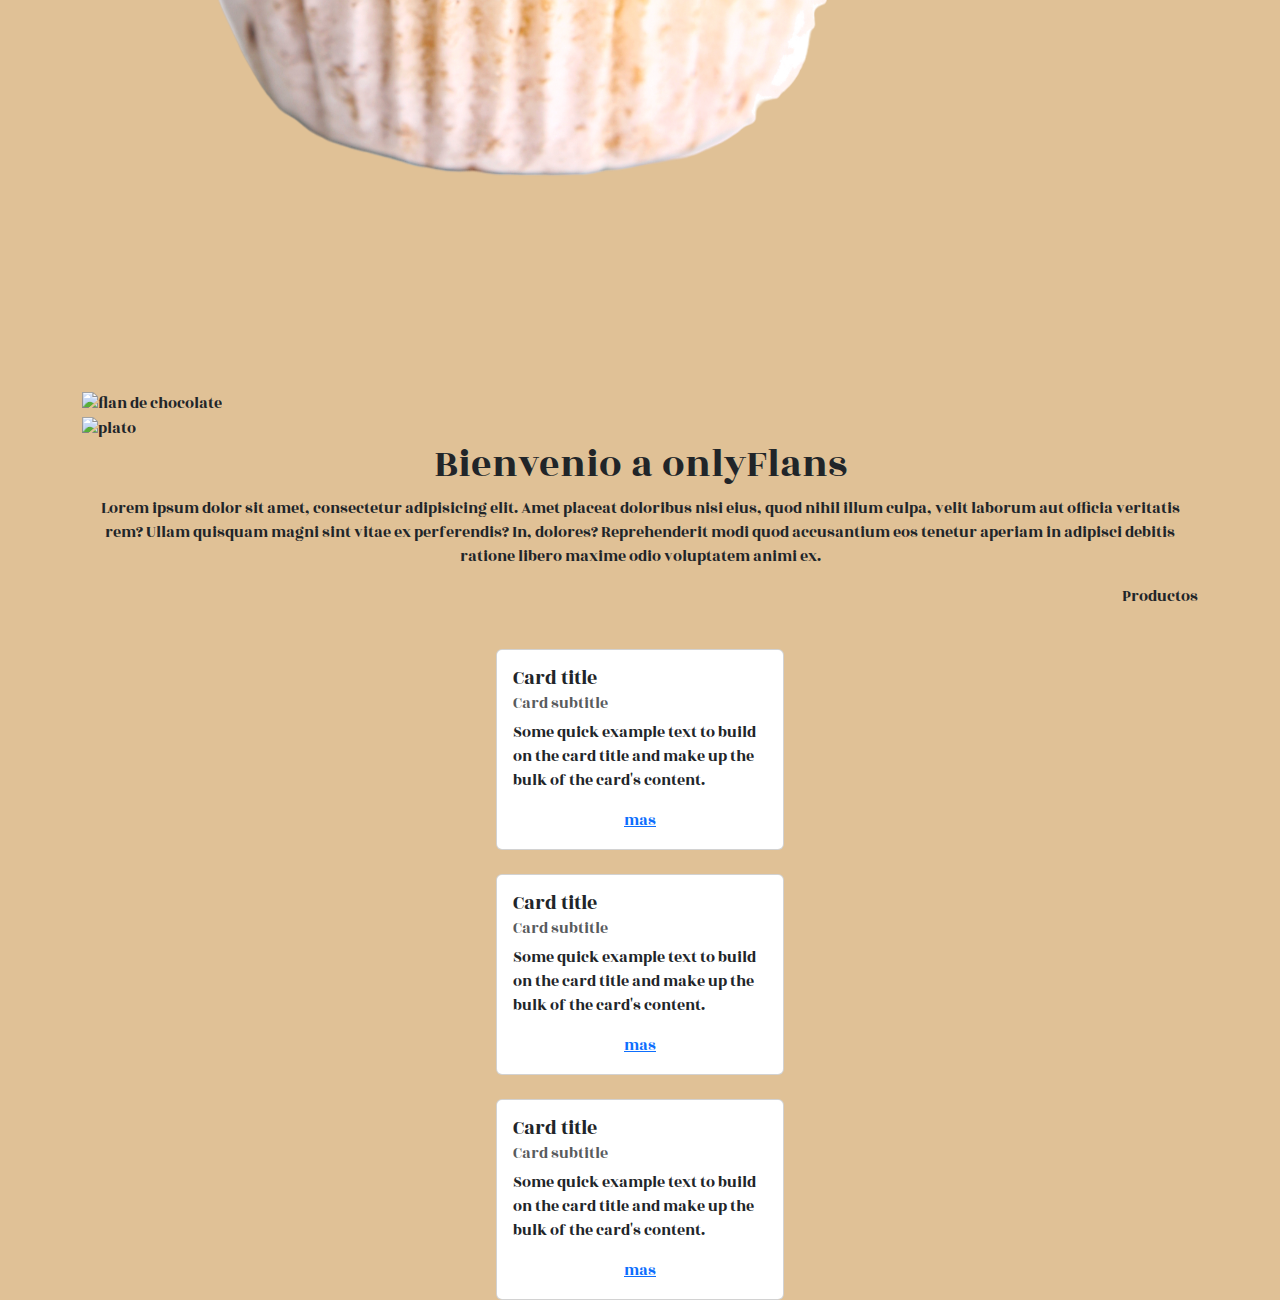
==== commit c76fccf2: "ajustando cambios esteticos (mensje repetitivo)" ====
--- a/index.html
+++ b/index.html
@@ -12,19 +12,14 @@
 </head>
 
 <body>
-
     <div class="banner">
-
         <label for="menu-control" class="hamburger">
             <i class="hamburger__icon"></i>
             <i class="hamburger__icon"></i>
             <i class="hamburger__icon"></i>
         </label>
-
         <input type="checkbox" id="menu-control" class="menu-control">
-
         <aside class="sidebar">
-
             <nav class="sidebar__menu">
                 <label for="menu-control" class="hamburger">
                     <i class="hamburger__icon2"></i>
@@ -48,7 +43,6 @@
                     </li>
                 </ul>
             </nav>
-
             <label for="menu-control" class="sidebar__close"></label>
         </aside>
     </div>
@@ -84,7 +78,7 @@
             <div class="col-12">
                 <img class="plato" src="assets/img/plato.png" alt="plato">
             </div>
-            
+
             <div class="col-12 texto-contenido">
                 <h1 class="text-center ">Bienvenio a onlyFlans</h1>
                 <p class="text-center  ">Lorem ipsum dolor sit amet, consectetur adipisicing elit. Amet
@@ -94,7 +88,7 @@
                     libero maxime odio voluptatem animi ex.
                 </p>
             </div>
-                
+
         </div>
 
         <div class="row">
@@ -102,11 +96,45 @@
                 <img src="assets/img/galleta.png" alt="">
                 <p>Productos</p>
             </div>
+            
         </div>
 
-        <div class="row">
-            <div class="col-12">
-                
+
+        <div class="row contenedor-card">
+            <div class="col-12 d-flex justify-content-center mt-4">
+                <div class="card " style="width: 18rem;">
+                    <div class="card-body">
+                        <h5 class="card-title">Card title</h5>
+                        <h6 class="card-subtitle mb-2 text-body-secondary">Card subtitle</h6>
+                        <p class="card-text">Some quick example text to build on the card title and make up the bulk of
+                            the card's content.</p>
+                        <a href="#" class="card-link d-flex justify-content-center">mas</a>
+                    </div>
+                </div>
+            </div>
+
+            <div class="col-12 d-flex justify-content-center  mt-4">
+                <div class="card " style="width: 18rem;">
+                    <div class="card-body">
+                        <h5 class="card-title">Card title</h5>
+                        <h6 class="card-subtitle mb-2 text-body-secondary">Card subtitle</h6>
+                        <p class="card-text">Some quick example text to build on the card title and make up the bulk of
+                            the card's content.</p>
+                        <a href="#" class="card-link d-flex justify-content-center">mas</a>
+                    </div>
+                </div>
+            </div>
+
+            <div class="col-12 d-flex justify-content-center  mt-4">
+                <div class="card " style="width: 18rem;">
+                    <div class="card-body">
+                        <h5 class="card-title">Card title</h5>
+                        <h6 class="card-subtitle mb-2 text-body-secondary">Card subtitle</h6>
+                        <p class="card-text">Some quick example text to build on the card title and make up the bulk of
+                            the card's content.</p>
+                        <a href="#" class="card-link d-flex justify-content-center">mas</a>
+                    </div>
+                </div>
             </div>
         </div>
     </div>
--- a/assets/css/style.css
+++ b/assets/css/style.css
@@ -1,15 +1,17 @@
 html,
 body {
+    height: 100%;
     background-color: #E0C196;
 }
 
 body {
+    min-height: 100%;
     font-family: 'Rozha One', serif;
 }
 
 
 
-.card {
+/* .cards{
     position: absolute;
     bottom: 5%;
     right: 5%;
@@ -64,7 +66,7 @@
             transform: translatey(-5px);
         }
     }
-}
+} */
 
 .banner {
     background: url('https://i.imgur.com/T57flD5.jpg');
@@ -356,6 +358,7 @@
         left: -2%;
         transform: rotate(15deg);
         filter: drop-shadow(#000 -2px 0px 2px);
+        filter: blur(0.8px);
     }
 
     .kopkey{
@@ -365,6 +368,7 @@
         left: -10%;
         transform: rotate(15deg);
         filter: drop-shadow(#000 -2px 0px 2px);
+        filter: blur(0.8px);
     }
 
     .torta-de-chocolate{
@@ -374,16 +378,17 @@
         margin-left: 57%;
         transform: rotate(-10deg);
         filter: drop-shadow(#000 -2px 0px 2px);
+        filter: blur(0.8px);
     }
 
     .kopkey2{
         width: 30%;
         position: absolute;
-        bottom: 48%;
-        margin-left: 60%;
-        transform: rotate(-20deg);
+        bottom: 50%;
+        margin-left: 67%;
         filter: drop-shadow(#000 -2px 0px 2px);
         overflow: hidden;
+        filter: blur(0.8px);
     }
 
     .flan-chocolate {
@@ -438,4 +443,9 @@
         transform: rotate(-20deg);
         filter: drop-shadow(#000 -2px 0px 2px);
     }
-}
+
+    .contenedor-card{
+        margin-top: 18%;
+        filter: drop-shadow(#000 2px 0px 2px);
+    }
+}
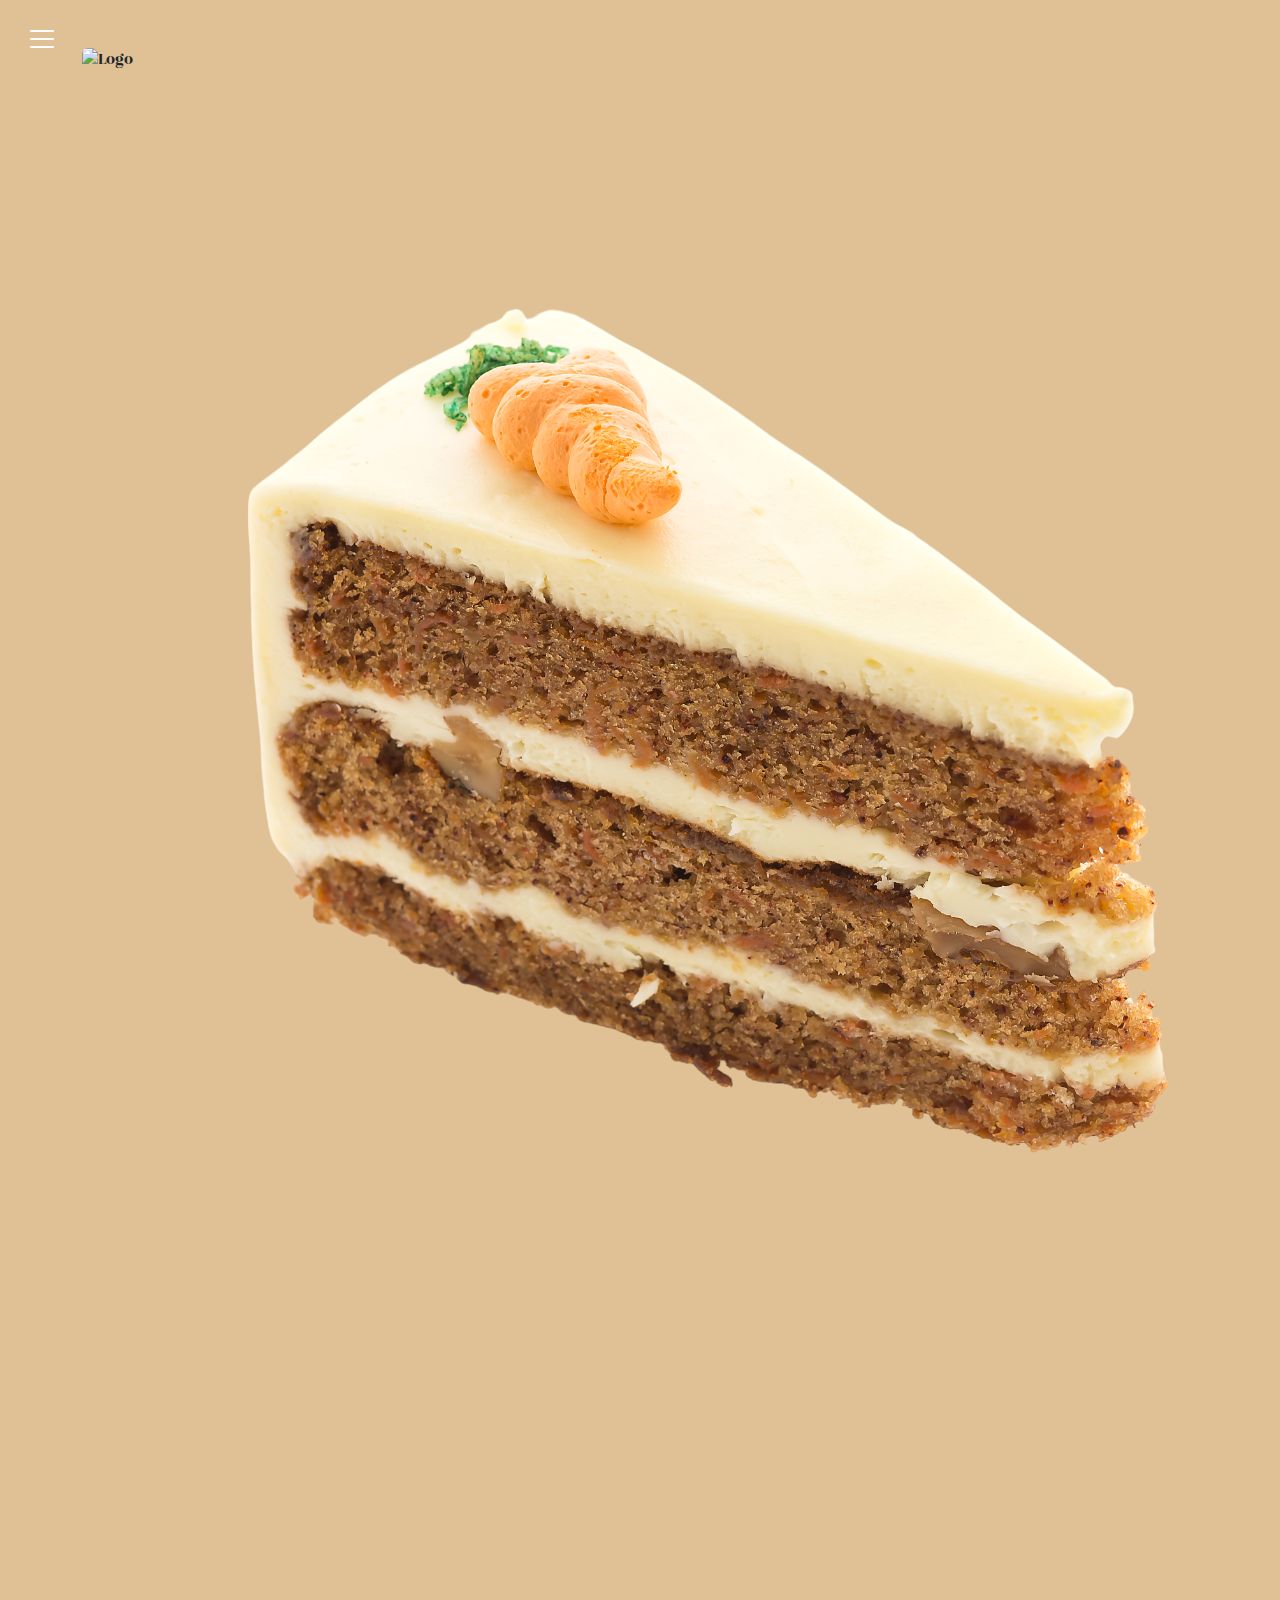
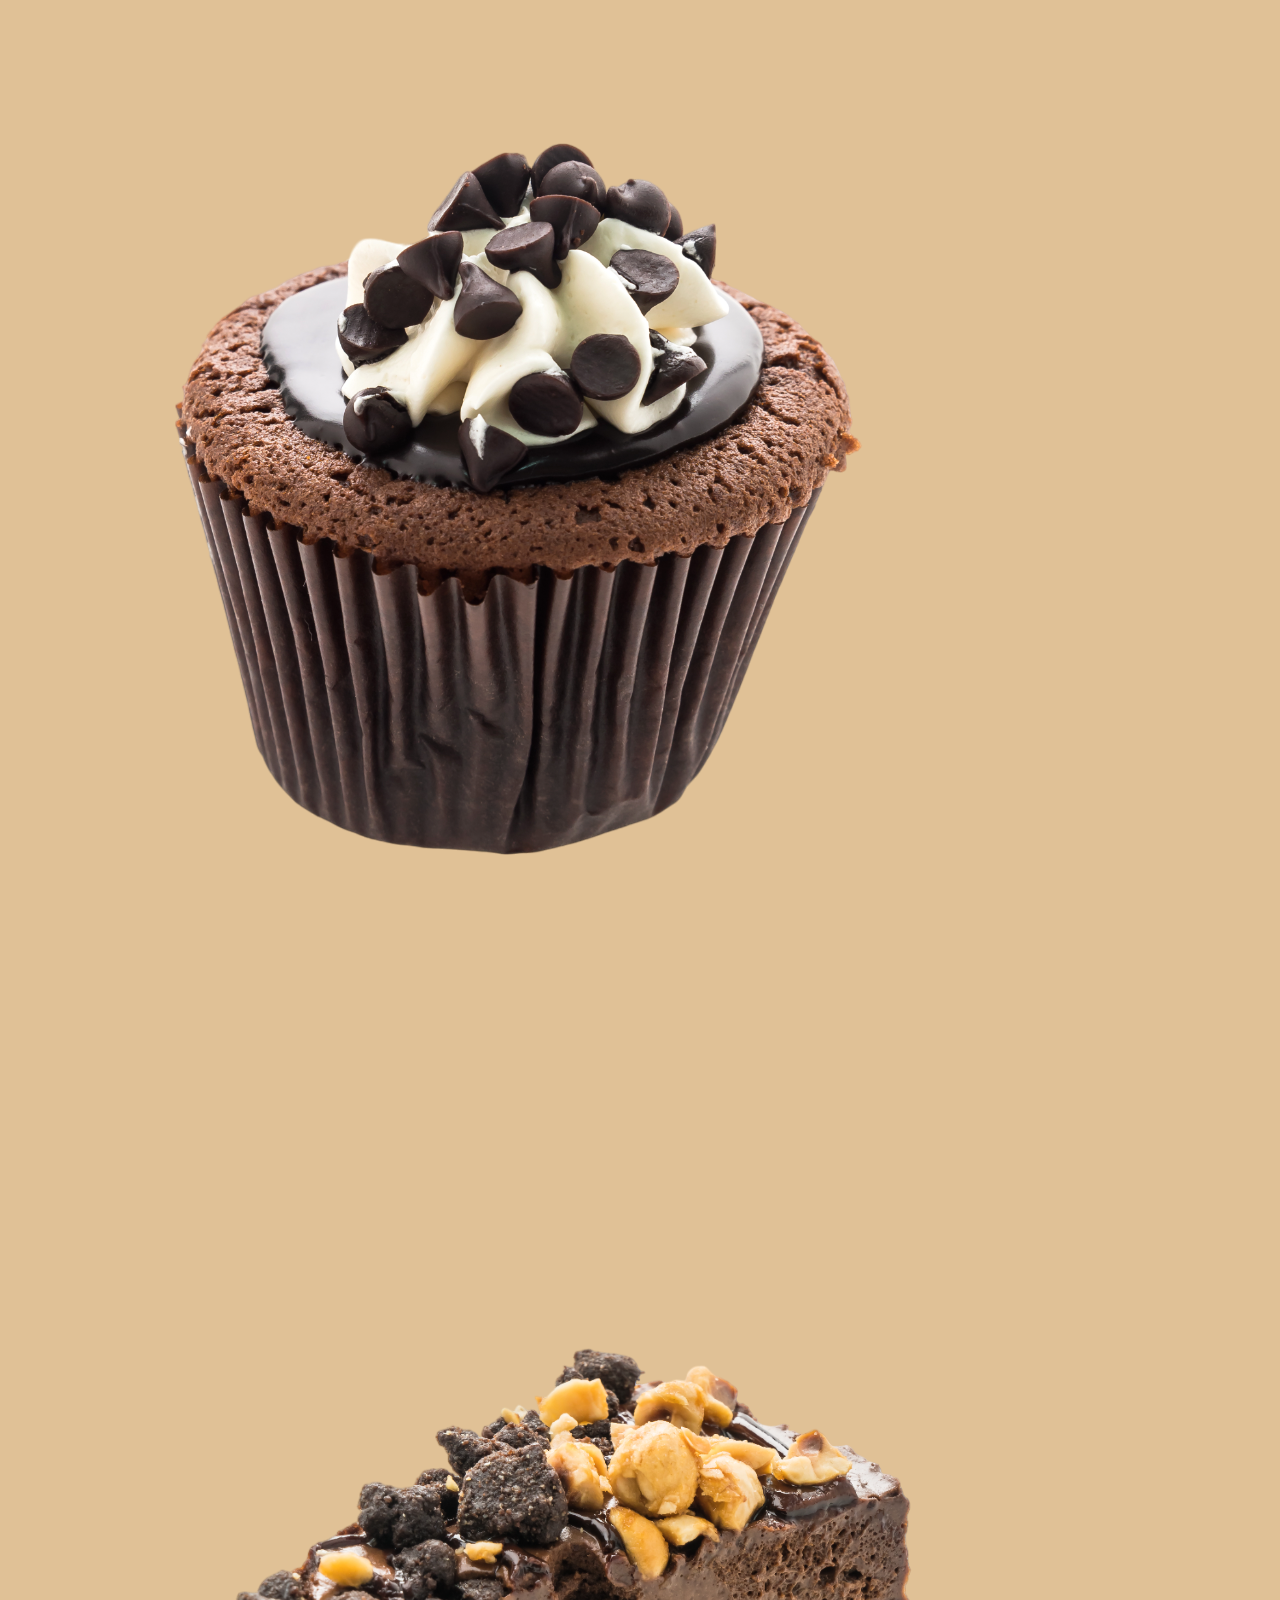
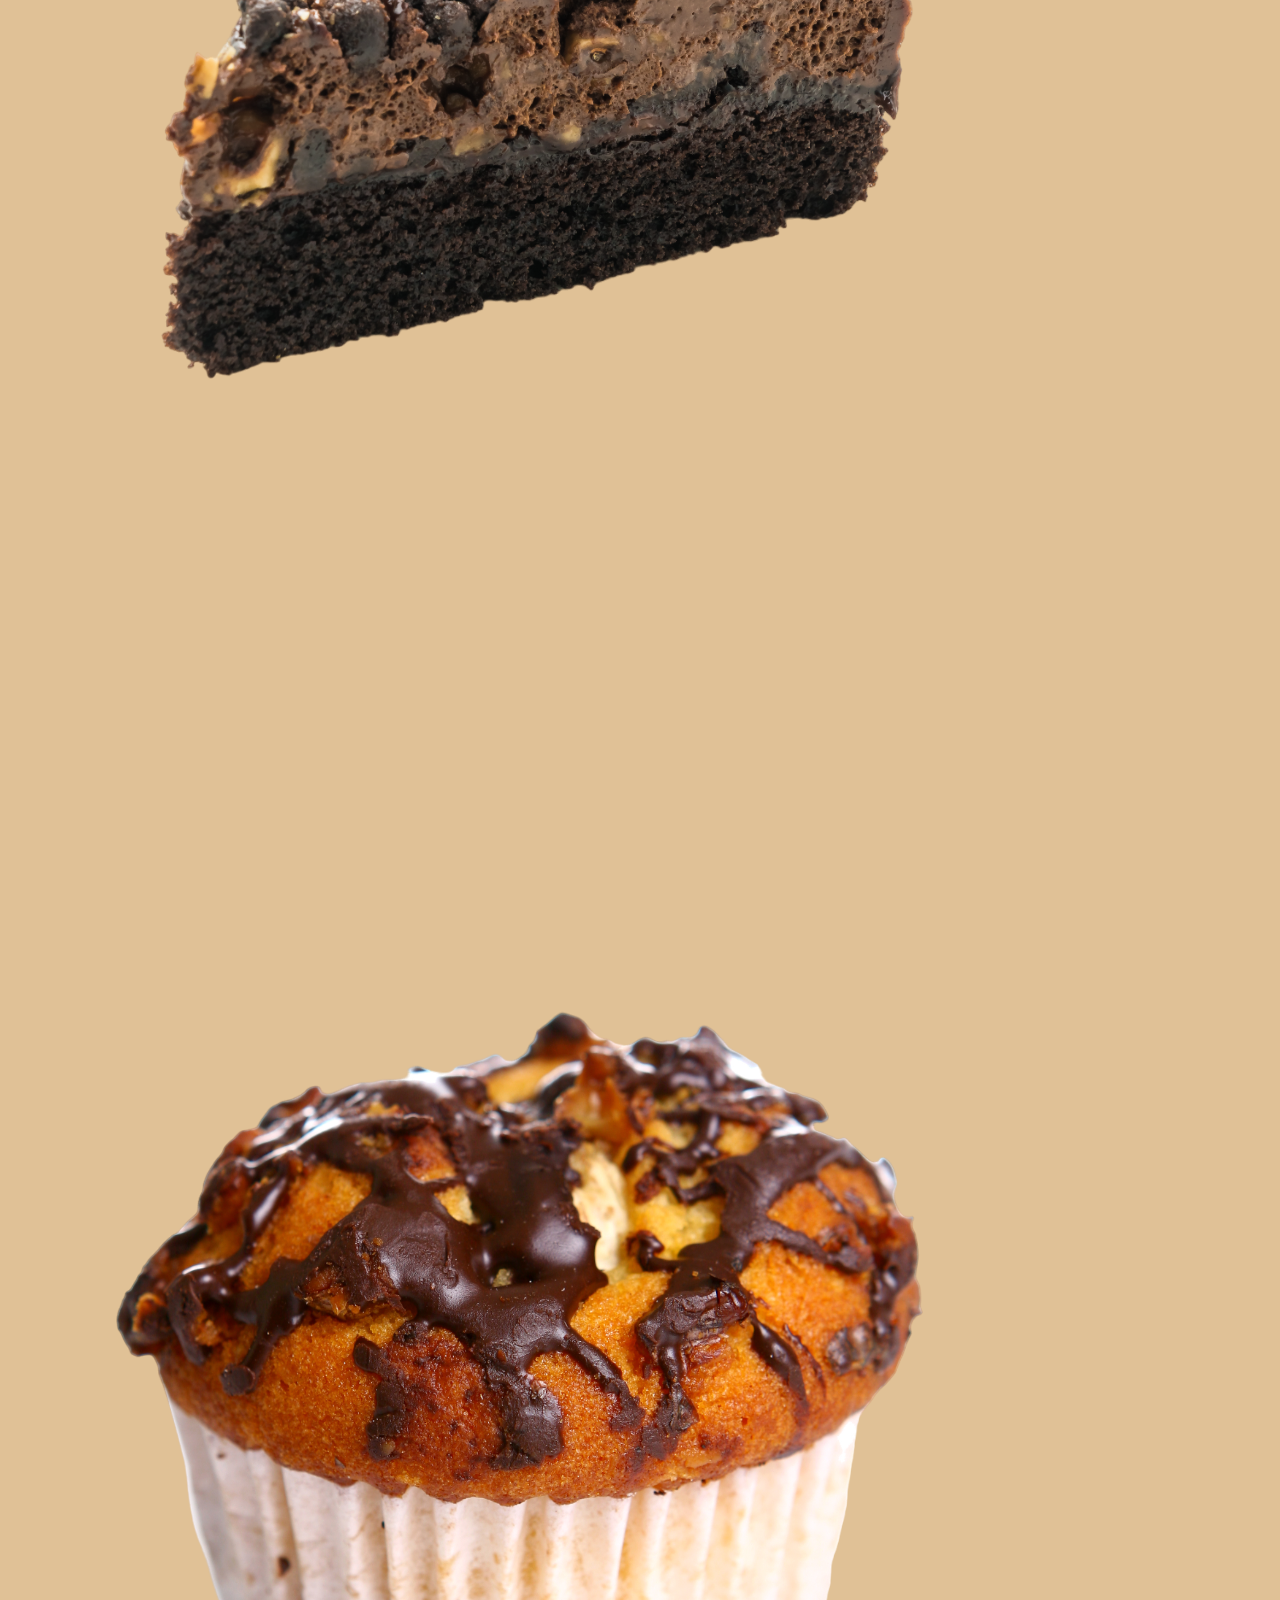
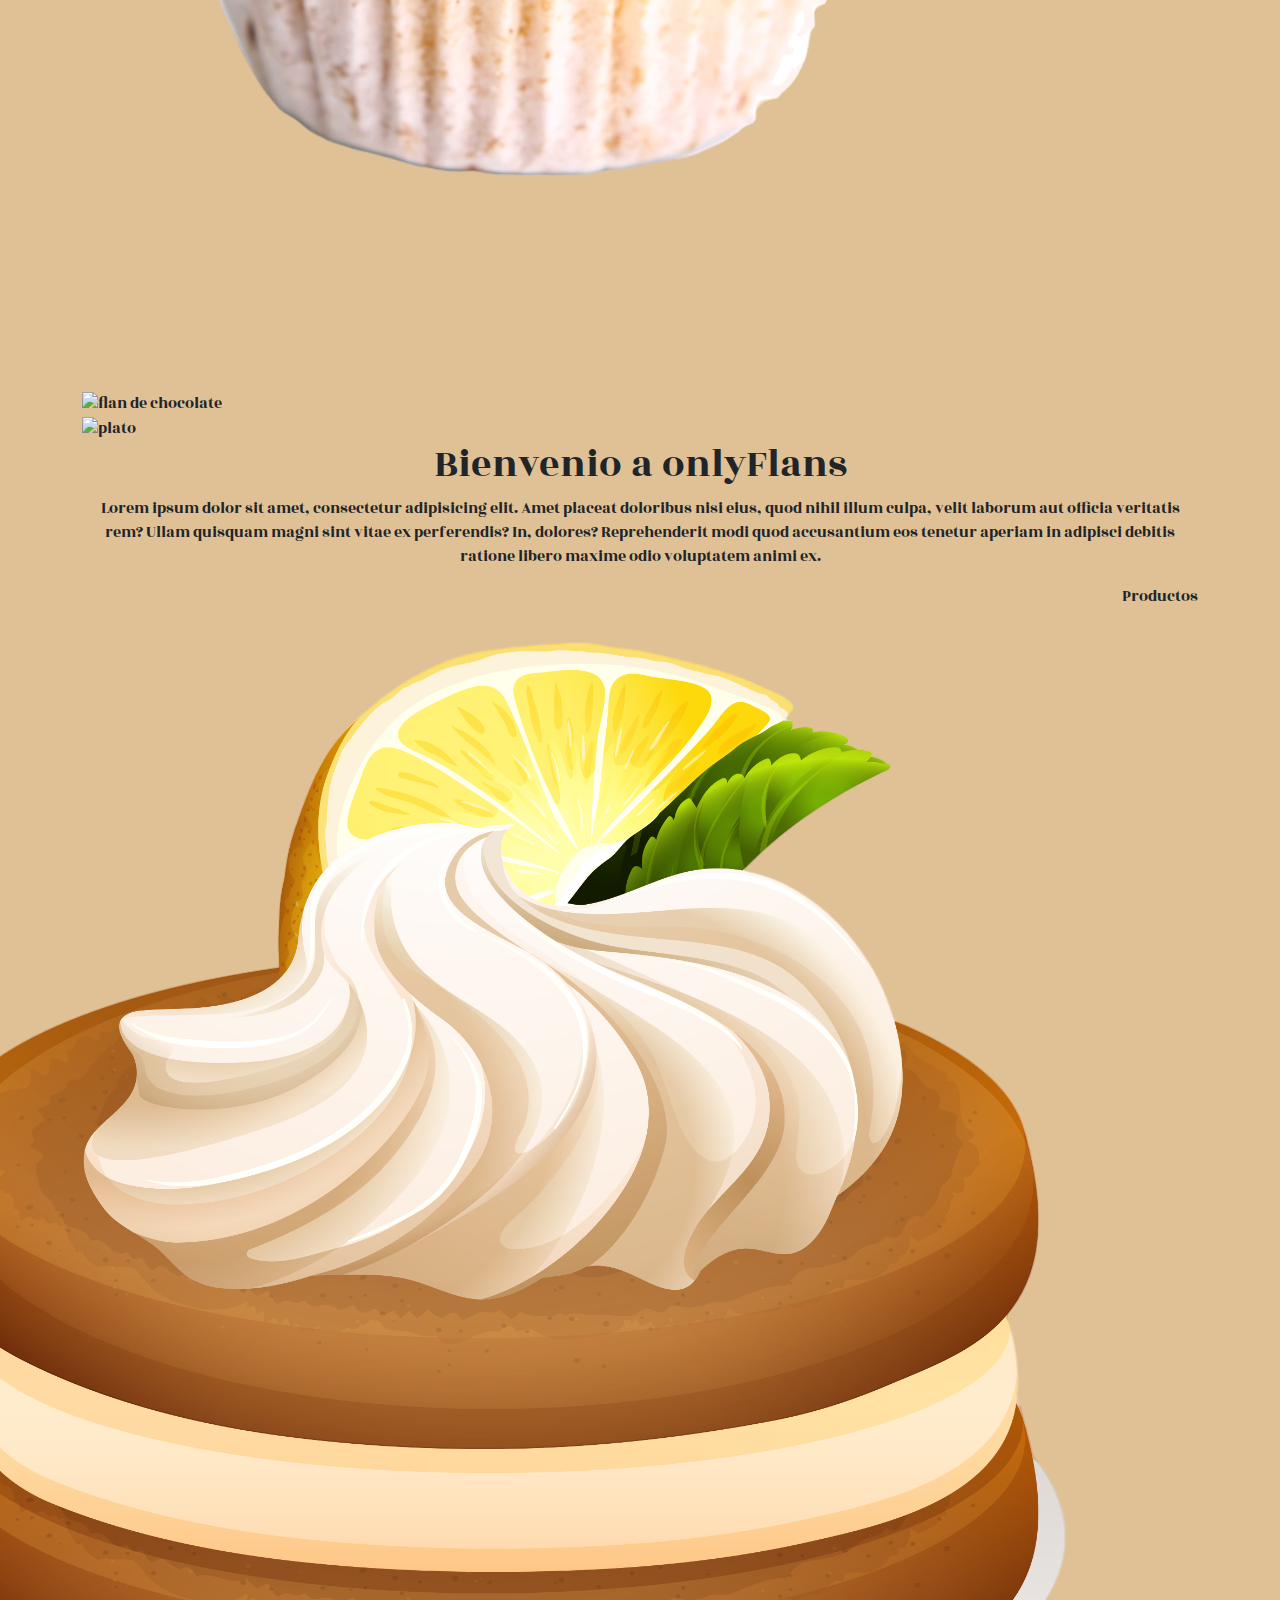
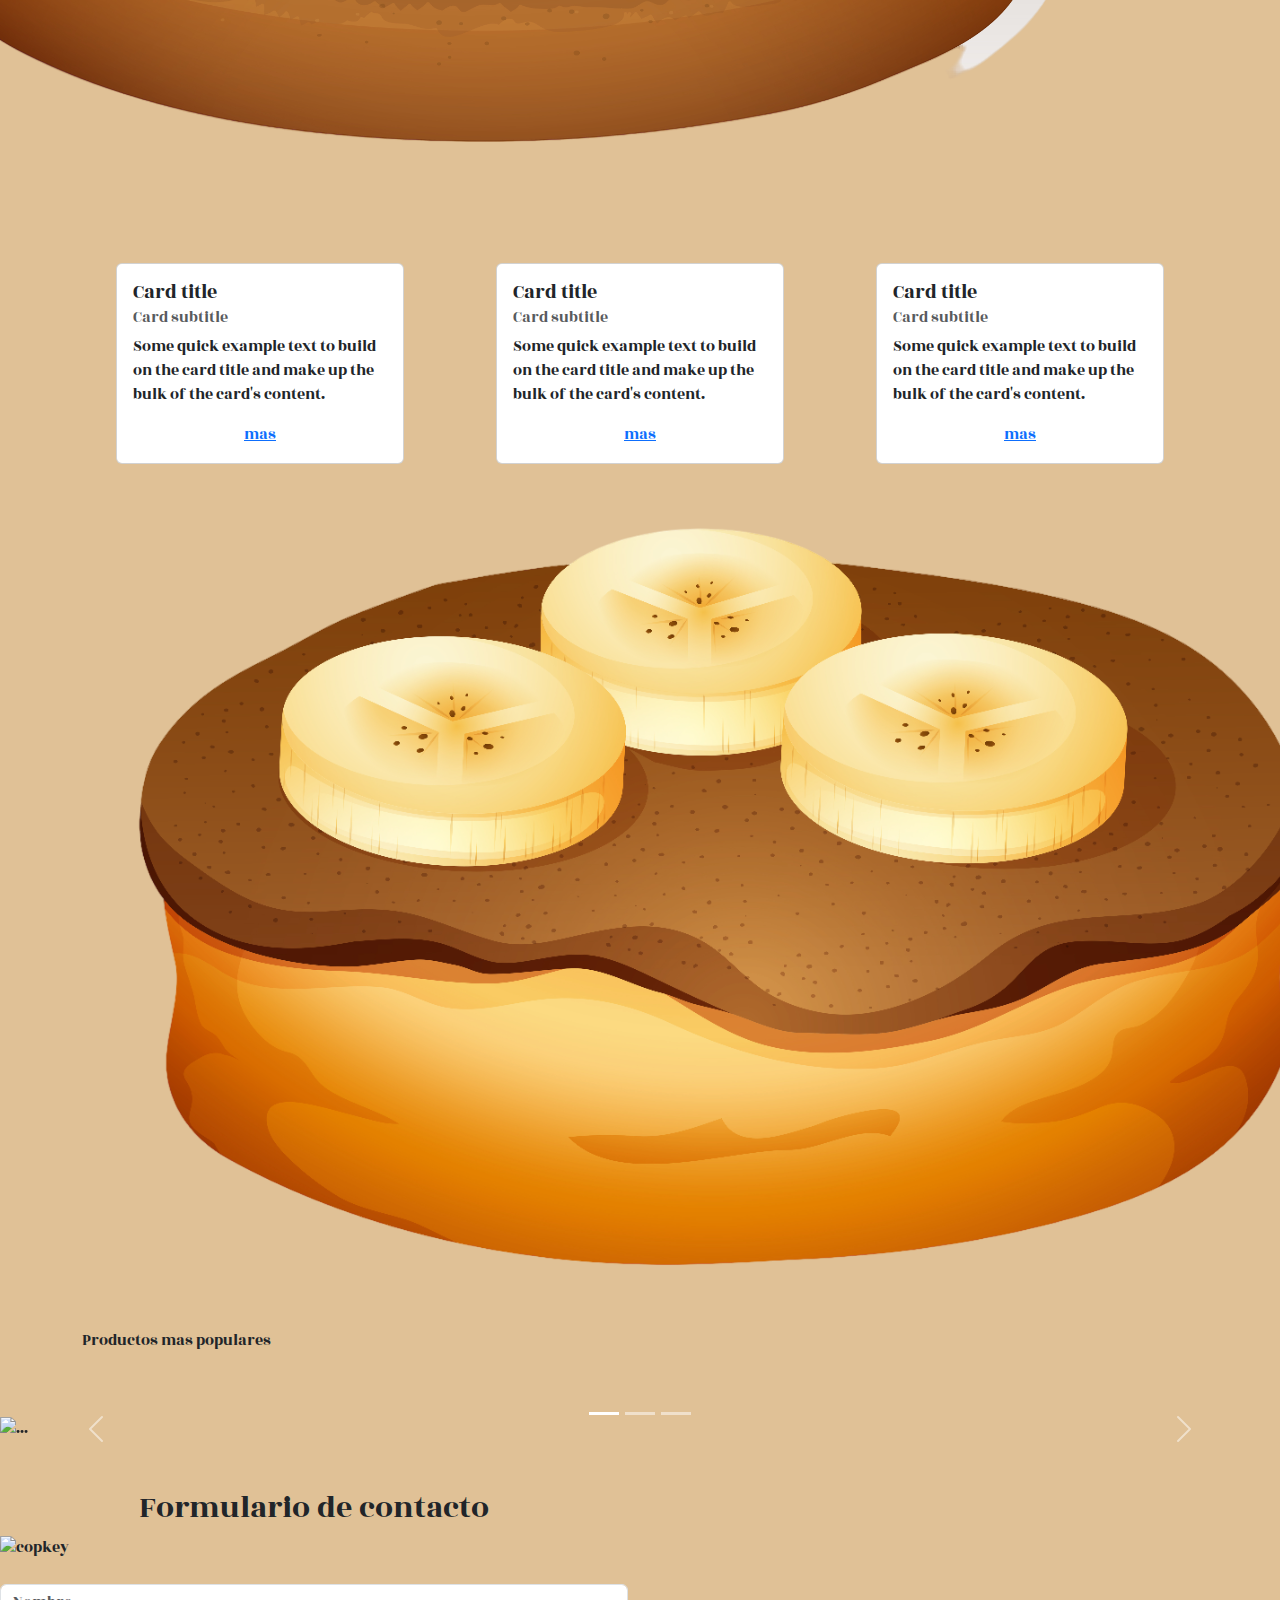
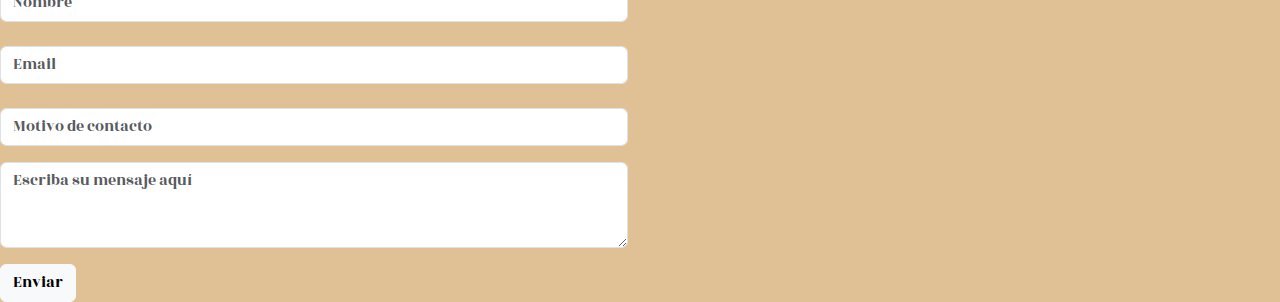
==== commit 3dec54a4: "agregando formilario" ====
--- a/index.html
+++ b/index.html
@@ -49,6 +49,7 @@
 
     <div class="container">
         <div class="row">
+            <!-- IMAGENES -->
             <div class="col-12 contenido">
                 <img class="rounded mx-auto mt-5 d-block img-fluid logo" src="assets/img/icono.png" alt="Logo">
             </div>
@@ -79,6 +80,7 @@
                 <img class="plato" src="assets/img/plato.png" alt="plato">
             </div>
 
+            <!-- TEXTO DE BIENVENIDO -->
             <div class="col-12 texto-contenido">
                 <h1 class="text-center ">Bienvenio a onlyFlans</h1>
                 <p class="text-center  ">Lorem ipsum dolor sit amet, consectetur adipisicing elit. Amet
@@ -91,17 +93,17 @@
 
         </div>
 
+        <!-- PRODUCTOS -->
         <div class="row">
             <div class="col-12 d-flex justify-content-end productos">
-                <img src="assets/img/galleta.png" alt="">
+                <img src="/assets/img/iconos/galleta.png" alt="galleta">
                 <p>Productos</p>
             </div>
-            
-        </div>
-
-
+        </div>
+
+        <!-- CARDS -->
         <div class="row contenedor-card">
-            <div class="col-12 d-flex justify-content-center mt-4">
+            <div class="col-sm-4 d-flex justify-content-center mt-4">
                 <div class="card " style="width: 18rem;">
                     <div class="card-body">
                         <h5 class="card-title">Card title</h5>
@@ -113,7 +115,7 @@
                 </div>
             </div>
 
-            <div class="col-12 d-flex justify-content-center  mt-4">
+            <div class="col-sm-4 d-flex justify-content-center  mt-4">
                 <div class="card " style="width: 18rem;">
                     <div class="card-body">
                         <h5 class="card-title">Card title</h5>
@@ -125,7 +127,7 @@
                 </div>
             </div>
 
-            <div class="col-12 d-flex justify-content-center  mt-4">
+            <div class="col-sm-4 d-flex justify-content-center  mt-4">
                 <div class="card " style="width: 18rem;">
                     <div class="card-body">
                         <h5 class="card-title">Card title</h5>
@@ -137,6 +139,77 @@
                 </div>
             </div>
         </div>
+
+        <div class="row">
+            <div class="col-12 d-flex justify-content-end productos-populares d-none d-sm-block">
+                <img src="/assets/img/iconos/pastel.png" alt="">
+                <p>Productos mas populares</p>
+            </div>
+        </div>
+    </div>
+
+    <!-- CARRUCEL -->
+    <div id="carouselExampleIndicators" class="carousel slide mt-5 d-none d-sm-block">
+        <div class="carousel-indicators">
+            <button type="button" data-bs-target="#carouselExampleIndicators" data-bs-slide-to="0" class="active"
+                aria-current="true" aria-label="Slide 1"></button>
+            <button type="button" data-bs-target="#carouselExampleIndicators" data-bs-slide-to="1"
+                aria-label="Slide 2"></button>
+            <button type="button" data-bs-target="#carouselExampleIndicators" data-bs-slide-to="2"
+                aria-label="Slide 3"></button>
+        </div>
+        <div class="carousel-inner">
+            <div class="carousel-item active">
+                <img src="/assets/img/comida-popular/donas.jpg" class="d-block w-100" alt="...">
+            </div>
+            <div class="carousel-item">
+                <img src="/assets/img/comida-popular/pastel de chocolate.jpg" class="d-block w-100" alt="...">
+            </div>
+            <div class="carousel-item">
+                <img src="/assets/img/comida-popular/torta de hoja.jpg" class="d-block w-100" alt="...">
+            </div>
+        </div>
+        <button class="carousel-control-prev" type="button" data-bs-target="#carouselExampleIndicators"
+            data-bs-slide="prev">
+            <span class="carousel-control-prev-icon" aria-hidden="true"></span>
+            <span class="visually-hidden">Previous</span>
+        </button>
+        <button class="carousel-control-next" type="button" data-bs-target="#carouselExampleIndicators"
+            data-bs-slide="next">
+            <span class="carousel-control-next-icon" aria-hidden="true"></span>
+            <span class="visually-hidden">Next</span>
+        </button>
+    </div>
+
+    <div class="row">
+        <div class="col-sm-6 formulario mt-5">
+
+            <h2 class="text-center">Formulario de contacto</h2>
+            
+            <div class="col-sm-6">
+                <img class="copkey" src="/assets/img/copkey.png" alt="copkey">
+            </div>
+            
+            <form>
+                <div class="mb-3 mt-4">
+                    <input type="text" class="form-control" aria-describedby="emailHelp" placeholder="Nombre">
+                </div>
+                <div class="mb-3 mt-4">
+                    <input type="email" class="form-control" aria-describedby="emailHelp" placeholder="Email">
+                </div>
+                <div class="mb-3 mt-4">
+                    <input type="text" class="form-control" placeholder="Motivo de contacto">
+                </div>
+                <!-- <div class="mb-3 form-check">
+                    <input type="checkbox" class="form-check-input" id="exampleCheck1">
+                    <label class="form-check-label" for="exampleCheck1">Check me out</label>
+                </div> -->
+                <div class="mb-3">
+                    <textarea class="form-control" id="exampleFormControlTextarea1" rows="3" placeholder="Escriba su mensaje aquí"></textarea>
+                </div>
+                <button type="submit" class="btn btn-light enviar">Enviar</button>
+            </form>
+        </div>
     </div>
 
     <script src="https://kit.fontawesome.com/6a9d23ba8a.js" crossorigin="anonymous"></script>
--- a/assets/css/style.css
+++ b/assets/css/style.css
@@ -260,8 +260,10 @@
 
 
 
-@media (max-width: 360px) {/*otro celu*/
-    .torta{
+@media (max-width: 360px) {
+
+    /*otro celu*/
+    .torta {
         width: 35%;
         position: absolute;
         bottom: 60%;
@@ -270,7 +272,7 @@
         filter: drop-shadow(#000 -2px 0px 2px);
     }
 
-    .kopkey{
+    .kopkey {
         width: 40%;
         position: absolute;
         bottom: 50%;
@@ -279,7 +281,7 @@
         filter: drop-shadow(#000 -2px 0px 2px);
     }
 
-    .torta-de-chocolate{
+    .torta-de-chocolate {
         width: 35%;
         position: absolute;
         bottom: 55%;
@@ -288,7 +290,7 @@
         filter: drop-shadow(#000 -2px 0px 2px);
     }
 
-    .kopkey2{
+    .kopkey2 {
         width: 35%;
         position: absolute;
         bottom: 48%;
@@ -311,13 +313,13 @@
         bottom: 40%;
         z-index: 2;
     }
-    
+
     .contenido h1 {
         position: absolute;
         bottom: 38%;
         left: 10%;
     }
-    
+
     .contenido p {
         position: absolute;
         top: 62%;
@@ -340,7 +342,7 @@
         font-size: 1.4rem;
         color: #ffffff;
     }
-    
+
     .productos img {
         position: relative;
         bottom: 25%;
@@ -350,28 +352,30 @@
     }
 }
 
-@media (min-width: 361px) and (max-width: 500px) { /*mi celu*/
-    .torta{
+@media (min-width: 361px) and (max-width: 500px) {
+
+    /*mi celu*/
+    .torta {
         width: 35%;
         position: absolute;
         bottom: 60%;
-        left: -2%;
+        left: 5%;
         transform: rotate(15deg);
         filter: drop-shadow(#000 -2px 0px 2px);
         filter: blur(0.8px);
     }
 
-    .kopkey{
+    .kopkey {
         width: 35%;
         position: absolute;
         bottom: 50%;
-        left: -10%;
+        left: -5%;
         transform: rotate(15deg);
         filter: drop-shadow(#000 -2px 0px 2px);
         filter: blur(0.8px);
     }
 
-    .torta-de-chocolate{
+    .torta-de-chocolate {
         width: 30%;
         position: absolute;
         bottom: 57%;
@@ -381,7 +385,7 @@
         filter: blur(0.8px);
     }
 
-    .kopkey2{
+    .kopkey2 {
         width: 30%;
         position: absolute;
         bottom: 50%;
@@ -393,8 +397,8 @@
 
     .flan-chocolate {
         position: absolute;
-        top: 24%;
-        right: 25%;
+        top: 25%;
+        right: 21%;
         z-index: 3;
         width: 60%;
     }
@@ -402,18 +406,19 @@
     .plato {
         width: 80%;
         position: absolute;
-        bottom: 39%;
+        bottom: 41%;
+        left: 8%;
         z-index: 2;
     }
-    
-    .texto-contenido{
+
+    .texto-contenido {
         margin-top: 70%;
     }
 
     .contenido h1 {
         width: 100%;
     }
-    
+
     .contenido p {
         width: 100%;
         font-size: 1rem;
@@ -432,10 +437,9 @@
     .productos p {
         position: relative;
         right: 35%;
-        font-size: 1.4rem;
-        color: #ffffff;
-    }
-    
+        font-size: 1.2rem;
+    }
+
     .productos img {
         position: relative;
         bottom: 25%;
@@ -444,8 +448,58 @@
         filter: drop-shadow(#000 -2px 0px 2px);
     }
 
-    .contenedor-card{
-        margin-top: 18%;
+    .contenedor-card {
+        margin-top: 35%;
         filter: drop-shadow(#000 2px 0px 2px);
     }
-}
+
+    .productos-populares {
+        position: absolute;
+        right: 0%;
+        margin-top: 10%;
+        width: 80%;
+        height: 40px;
+        background-color: #D3AE7B;
+        box-shadow: #000000 -5px 5px 10px;
+    }
+
+    .productos-populares p {
+        position: relative;
+        right: 20%;
+        font-size: 1.2rem;
+    }
+
+    .productos-populares img {
+        position: relative;
+        bottom: 75%;
+        right: 10%;
+        transform: rotate(-15deg);
+        filter: drop-shadow(#000 -2px 0px 2px);
+    }
+
+    .formulario {
+        background-color: #2C2C2C;
+        color: #ffffff;
+        width: 100%;
+        overflow-x: hidden;
+    }
+    
+
+    .form-control {
+        margin-left: 5%;
+        width: 50%;
+    }
+
+    .enviar {
+        margin-left: 15%;
+    }
+
+    .copkey {
+        position: absolute;
+        top: 210%;
+        left: 52%;
+        width: 50%;
+        filter: drop-shadow(#000 -2px 0px 2px);
+    }
+}
+
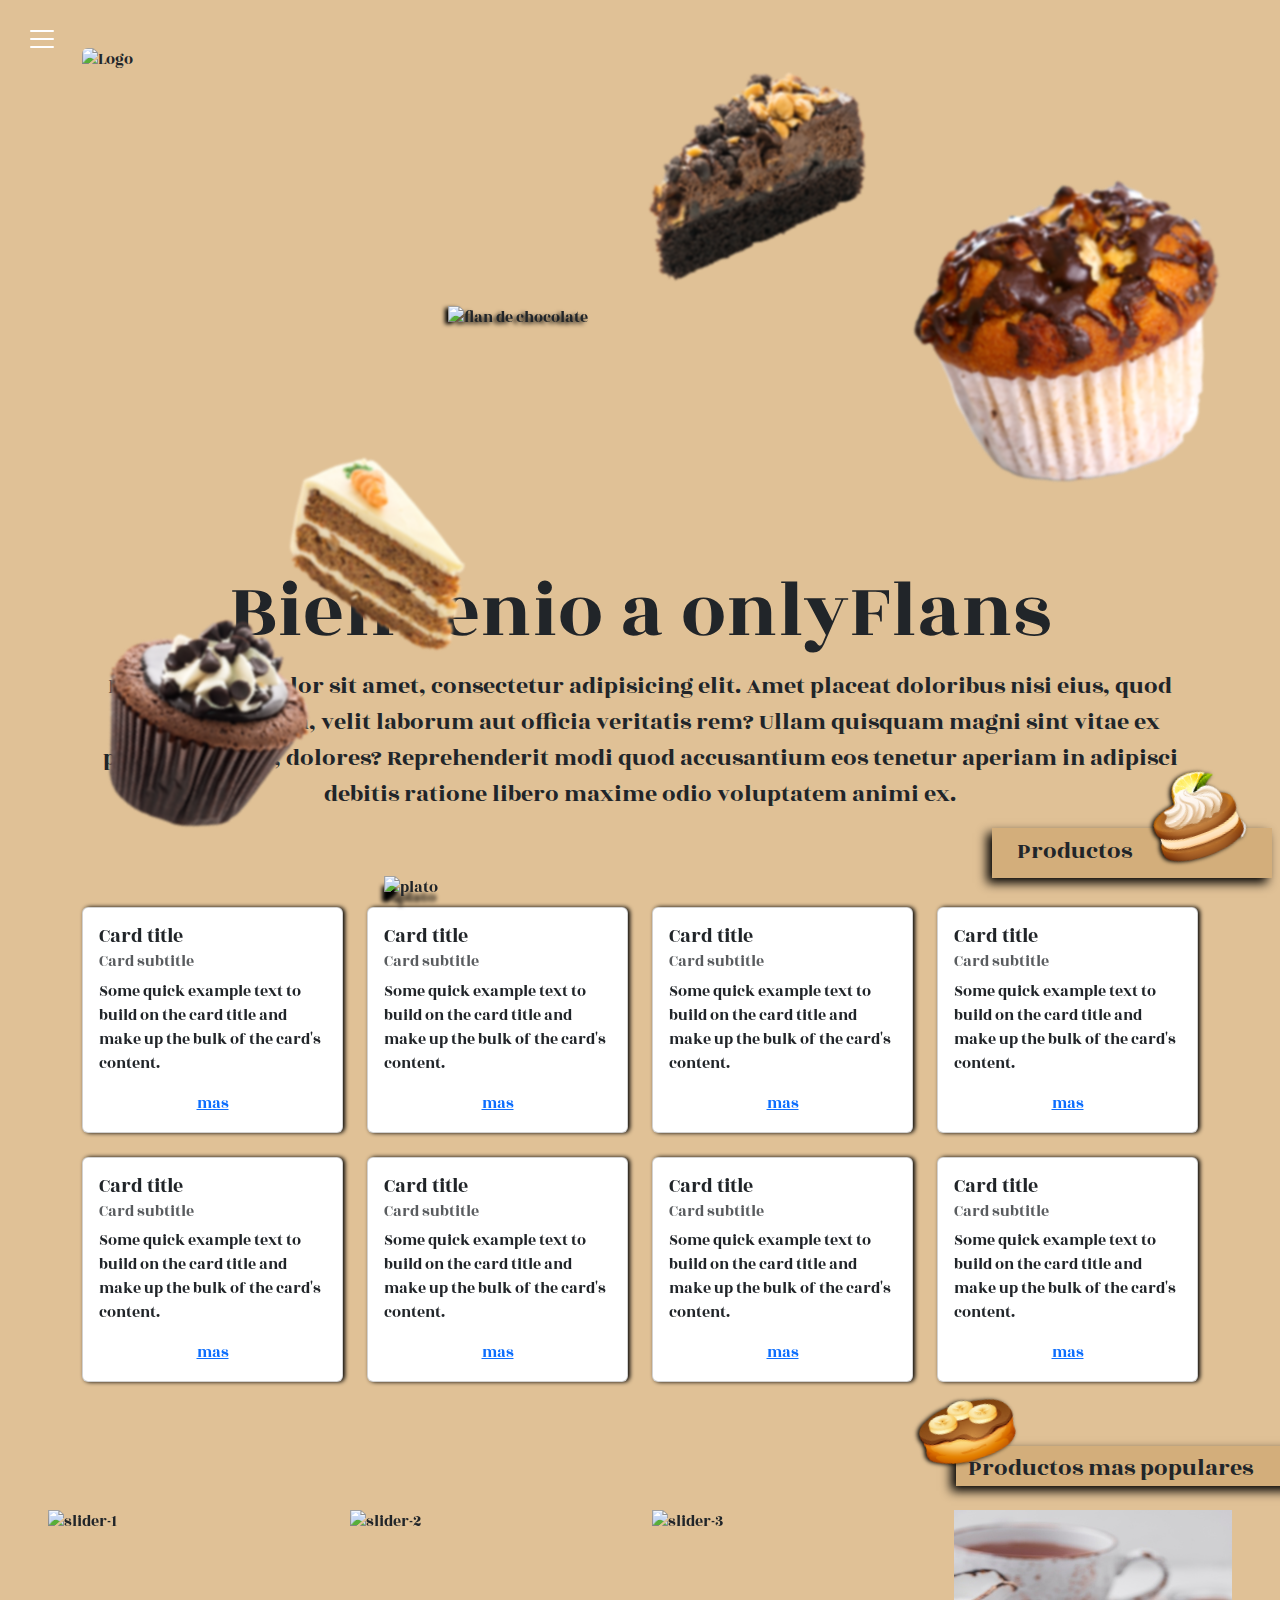
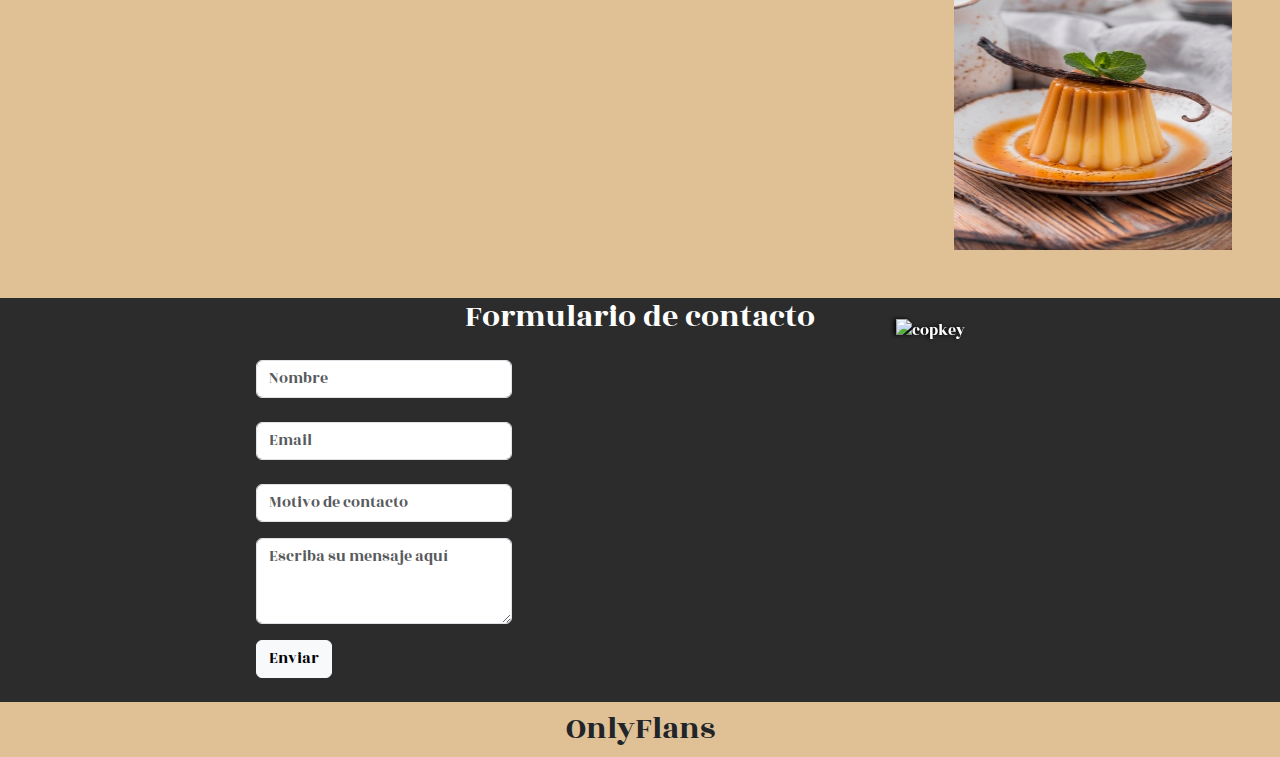
==== commit 9ff6e97f: "finaliznado index" ====
--- a/index.html
+++ b/index.html
@@ -1,5 +1,5 @@
 <!doctype html>
-<html lang="en">
+<html lang="es">
 
 <head>
     <meta charset="utf-8">
@@ -103,31 +103,91 @@
 
         <!-- CARDS -->
         <div class="row contenedor-card">
-            <div class="col-sm-4 d-flex justify-content-center mt-4">
-                <div class="card " style="width: 18rem;">
-                    <div class="card-body">
-                        <h5 class="card-title">Card title</h5>
-                        <h6 class="card-subtitle mb-2 text-body-secondary">Card subtitle</h6>
-                        <p class="card-text">Some quick example text to build on the card title and make up the bulk of
-                            the card's content.</p>
-                        <a href="#" class="card-link d-flex justify-content-center">mas</a>
-                    </div>
-                </div>
-            </div>
-
-            <div class="col-sm-4 d-flex justify-content-center  mt-4">
-                <div class="card " style="width: 18rem;">
-                    <div class="card-body">
-                        <h5 class="card-title">Card title</h5>
-                        <h6 class="card-subtitle mb-2 text-body-secondary">Card subtitle</h6>
-                        <p class="card-text">Some quick example text to build on the card title and make up the bulk of
-                            the card's content.</p>
-                        <a href="#" class="card-link d-flex justify-content-center">mas</a>
-                    </div>
-                </div>
-            </div>
-
-            <div class="col-sm-4 d-flex justify-content-center  mt-4">
+            <div class="col-sm-3 d-flex justify-content-center mt-4">
+                <div class="card " style="width: 18rem;">
+                    <div class="card-body">
+                        <h5 class="card-title">Card title</h5>
+                        <h6 class="card-subtitle mb-2 text-body-secondary">Card subtitle</h6>
+                        <p class="card-text">Some quick example text to build on the card title and make up the bulk of
+                            the card's content.</p>
+                        <a href="#" class="card-link d-flex justify-content-center">mas</a>
+                    </div>
+                </div>
+            </div>
+
+            <div class="col-sm-3 d-flex justify-content-center  mt-4">
+                <div class="card " style="width: 18rem;">
+                    <div class="card-body">
+                        <h5 class="card-title">Card title</h5>
+                        <h6 class="card-subtitle mb-2 text-body-secondary">Card subtitle</h6>
+                        <p class="card-text">Some quick example text to build on the card title and make up the bulk of
+                            the card's content.</p>
+                        <a href="#" class="card-link d-flex justify-content-center">mas</a>
+                    </div>
+                </div>
+            </div>
+
+            <div class="col-sm-3 d-flex justify-content-center  mt-4">
+                <div class="card " style="width: 18rem;">
+                    <div class="card-body">
+                        <h5 class="card-title">Card title</h5>
+                        <h6 class="card-subtitle mb-2 text-body-secondary">Card subtitle</h6>
+                        <p class="card-text">Some quick example text to build on the card title and make up the bulk of
+                            the card's content.</p>
+                        <a href="#" class="card-link d-flex justify-content-center">mas</a>
+                    </div>
+                </div>
+            </div>
+
+            <div class="col-sm-3 d-flex justify-content-center  mt-4">
+                <div class="card " style="width: 18rem;">
+                    <div class="card-body">
+                        <h5 class="card-title">Card title</h5>
+                        <h6 class="card-subtitle mb-2 text-body-secondary">Card subtitle</h6>
+                        <p class="card-text">Some quick example text to build on the card title and make up the bulk of
+                            the card's content.</p>
+                        <a href="#" class="card-link d-flex justify-content-center">mas</a>
+                    </div>
+                </div>
+            </div>
+
+            <div class="col-sm-3 d-flex justify-content-center  mt-4">
+                <div class="card " style="width: 18rem;">
+                    <div class="card-body">
+                        <h5 class="card-title">Card title</h5>
+                        <h6 class="card-subtitle mb-2 text-body-secondary">Card subtitle</h6>
+                        <p class="card-text">Some quick example text to build on the card title and make up the bulk of
+                            the card's content.</p>
+                        <a href="#" class="card-link d-flex justify-content-center">mas</a>
+                    </div>
+                </div>
+            </div>
+
+            <div class="col-sm-3 d-flex justify-content-center  mt-4">
+                <div class="card " style="width: 18rem;">
+                    <div class="card-body">
+                        <h5 class="card-title">Card title</h5>
+                        <h6 class="card-subtitle mb-2 text-body-secondary">Card subtitle</h6>
+                        <p class="card-text">Some quick example text to build on the card title and make up the bulk of
+                            the card's content.</p>
+                        <a href="#" class="card-link d-flex justify-content-center">mas</a>
+                    </div>
+                </div>
+            </div>
+
+            <div class="col-sm-3 d-flex justify-content-center  mt-4">
+                <div class="card " style="width: 18rem;">
+                    <div class="card-body">
+                        <h5 class="card-title">Card title</h5>
+                        <h6 class="card-subtitle mb-2 text-body-secondary">Card subtitle</h6>
+                        <p class="card-text">Some quick example text to build on the card title and make up the bulk of
+                            the card's content.</p>
+                        <a href="#" class="card-link d-flex justify-content-center">mas</a>
+                    </div>
+                </div>
+            </div>
+
+            <div class="col-sm-3 d-flex justify-content-center  mt-4">
                 <div class="card " style="width: 18rem;">
                     <div class="card-body">
                         <h5 class="card-title">Card title</h5>
@@ -148,38 +208,60 @@
         </div>
     </div>
 
-    <!-- CARRUCEL -->
-    <div id="carouselExampleIndicators" class="carousel slide mt-5 d-none d-sm-block">
-        <div class="carousel-indicators">
-            <button type="button" data-bs-target="#carouselExampleIndicators" data-bs-slide-to="0" class="active"
+    <!--Carrucel-->
+    <div id="carouselExampleDark" class="carousel carousel-dark slide d-none d-sm-block carusel mx-5">
+        <!-- <div class="carousel-indicators">
+            <button type="button" data-bs-target="#carouselExampleDark" data-bs-slide-to="0" class="active"
                 aria-current="true" aria-label="Slide 1"></button>
-            <button type="button" data-bs-target="#carouselExampleIndicators" data-bs-slide-to="1"
+            <button type="button" data-bs-target="#carouselExampleDark" data-bs-slide-to="1"
                 aria-label="Slide 2"></button>
-            <button type="button" data-bs-target="#carouselExampleIndicators" data-bs-slide-to="2"
-                aria-label="Slide 3"></button>
-        </div>
+        </div> -->
         <div class="carousel-inner">
-            <div class="carousel-item active">
-                <img src="/assets/img/comida-popular/donas.jpg" class="d-block w-100" alt="...">
-            </div>
-            <div class="carousel-item">
-                <img src="/assets/img/comida-popular/pastel de chocolate.jpg" class="d-block w-100" alt="...">
-            </div>
-            <div class="carousel-item">
-                <img src="/assets/img/comida-popular/torta de hoja.jpg" class="d-block w-100" alt="...">
-            </div>
-        </div>
-        <button class="carousel-control-prev" type="button" data-bs-target="#carouselExampleIndicators"
-            data-bs-slide="prev">
-            <span class="carousel-control-prev-icon" aria-hidden="true"></span>
-            <span class="visually-hidden">Previous</span>
-        </button>
-        <button class="carousel-control-next" type="button" data-bs-target="#carouselExampleIndicators"
-            data-bs-slide="next">
-            <span class="carousel-control-next-icon" aria-hidden="true"></span>
-            <span class="visually-hidden">Next</span>
-        </button>
-    </div>
+            <div class="carousel-item active" data-bs-interval="1000">
+                <div class="row">
+                    <div class="col-3 ">
+                        <img src="/assets/img/comida-popular/donas.jpg" class="d-block img-fluid" alt="slider-1">
+
+                    </div>
+                    <div class="col-3">
+                        <img src="/assets/img/comida-popular/pastel de chocolate.jpg" class="d-block img-fluid" alt="slider-2">
+
+                    </div>
+                    <div class="col-3">
+                        <img src="/assets/img/comida-popular/torta de hoja.jpg" class="d-block img-fluid" alt="slider-3">
+
+                    </div>
+                    <div class="col-3">
+                        <img src="/assets/img/comida-popular/flan.jpg" class="d-block img-fluid" alt="slider-4">
+                    </div>
+
+                </div>
+            </div>
+
+            <div class="carousel-item " data-bs-interval="1000">
+                <div class="row">
+                    <div class="col-3 ">
+                        <img src="assets/img/slider-5.png" class="d-block img-fluid" alt="slider-5">
+
+                    </div>
+                    <div class="col-3">
+                        <img src="assets/img/slider-6.png" class="d-block img-fluid" alt="slider-6">
+
+                    </div>
+                    <div class="col-3">
+                        <img src="assets/img/slider-7.png" class="d-block img-fluid" alt="slider-7">
+
+                    </div>
+                    <div class="col-3">
+                        <img src="assets/img/slider-8.png" class="d-block img-fluid" alt="slider-8">
+
+                    </div>
+                </div>
+            </div>
+
+        </div>
+    </div>
+
 
     <div class="row">
         <div class="col-sm-6 formulario mt-5">
@@ -200,15 +282,17 @@
                 <div class="mb-3 mt-4">
                     <input type="text" class="form-control" placeholder="Motivo de contacto">
                 </div>
-                <!-- <div class="mb-3 form-check">
-                    <input type="checkbox" class="form-check-input" id="exampleCheck1">
-                    <label class="form-check-label" for="exampleCheck1">Check me out</label>
-                </div> -->
                 <div class="mb-3">
                     <textarea class="form-control" id="exampleFormControlTextarea1" rows="3" placeholder="Escriba su mensaje aquí"></textarea>
                 </div>
-                <button type="submit" class="btn btn-light enviar">Enviar</button>
+                <button type="submit" class="btn btn-light enviar mb-4">Enviar</button>
             </form>
+        </div>
+    </div>
+
+    <div class="row">
+        <div class="col-sm-12">
+            <h2 class="mt-2 text-center">OnlyFlans</h2>
         </div>
     </div>
 
--- a/assets/css/style.css
+++ b/assets/css/style.css
@@ -1,15 +1,16 @@
-html,
-body {
+html,body {
     height: 100%;
     background-color: #E0C196;
+}
+
+::-webkit-scrollbar {
+    display: none;
 }
 
 body {
     min-height: 100%;
     font-family: 'Rozha One', serif;
 }
-
-
 
 /* .cards{
     position: absolute;
@@ -258,11 +259,252 @@
 
 }
 
-
-
-@media (max-width: 360px) {
-
-    /*otro celu*/
+/*===============================================ESCRITORIO===============================================*/
+.torta {
+    position: absolute;
+    bottom: 25%;
+    left: 20%;
+    width: 20%;
+    transform: rotate(15deg);
+    filter: drop-shadow(#000 -2px 0px 2px);
+    filter: blur(0.8px);
+    animation: torta-flotante 3s infinite ease-in-out;
+}
+
+@keyframes torta-flotante {
+    0% {
+        transform: translateY(0) rotate(15deg);
+
+    }
+    50% {
+        transform: translateY(-10px) rotate(15deg); /* Flotar hacia arriba */
+    }
+    100% {
+        transform: translateY(0) rotate(15deg);
+
+    }
+}
+
+.kopkey {
+    position: absolute;
+    bottom: 2%;
+    width: 20%;
+    transform: rotate(15deg);
+    filter: drop-shadow(#000 -2px 0px 2px);
+    filter: blur(0.8px);
+    animation: kopkey-flotante 3s infinite ease-in-out;
+}
+
+@keyframes kopkey-flotante {
+    0% {
+        transform: translateY(0) rotate(15deg);
+
+    }
+    50% {
+        transform: translateY(-10px) rotate(15deg); /* Flotar hacia arriba */
+    }
+    100% {
+        transform: translateY(0) rotate(15deg);
+
+    }
+}
+
+.torta-de-chocolate {
+    position: absolute;
+    width: 20%;
+    margin-top: -7%;
+    margin-left: 42%;
+    transform: rotate(-10deg);
+    filter: drop-shadow(#000 -2px 0px 2px);
+    filter: blur(0.8px);
+    animation: torta-de-chocolate-flotante 3s infinite ease-in-out;
+}
+
+@keyframes torta-de-chocolate-flotante {
+    0% {
+        transform: translateY(0) rotate(-10deg);
+
+    }
+    50% {
+        transform: translateY(-10px) rotate(-10deg); /* Flotar hacia arriba */
+    }
+    100% {
+        transform: translateY(0) rotate(-10deg);
+
+    }
+}
+
+.kopkey2 {
+    width: 30%;
+    margin-top: -0%;
+    margin-left: 75%;
+    filter: drop-shadow(#000 -2px 0px 2px);
+    transform: rotate(-10deg);
+    overflow: hidden;
+    filter: blur(0.8px);
+    animation: kopkey2-flotante 3s infinite ease-in-out;
+}
+
+@keyframes kopkey2-flotante {
+    0% {
+        transform: translateY(0) rotate(-10deg);
+
+    }
+    50% {
+        transform: translateY(-10px) rotate(-10deg); /* Flotar hacia arriba */
+    }
+    100% {
+        transform: translateY(0) rotate(-10deg);
+
+    }
+}
+
+.flan-chocolate {
+    position: absolute;
+    top: 34%;
+    right: 35%;
+    z-index: 3;
+    width: 30%;
+    filter: drop-shadow(#000 -3px 2px 2px);
+    animation: callendo 3s forwards;
+}
+
+@keyframes callendo {
+    0% {
+        opacity: 0; /* Comienza invisible */
+        top: -500px; /* Comienza desde arriba */
+    }
+    50% {
+        opacity: 1; /* Se hace visible al 50% de la animación */
+    }
+    100% {
+        opacity: 1; /* Mantiene la visibilidad */
+        top: 33%; /* Caída hasta el centro */
+    }
+}
+
+.plato {
+    width: 40%;
+    position: absolute;
+    bottom: 0%;
+    left: 30%;
+    z-index: 2;
+    filter: drop-shadow(#000 -2px 10px 2px);
+    animation: deslinsamiento 2s forwards;
+}
+
+@keyframes deslinsamiento {
+    from {
+        left: -600px; /* Comienza desde la izquierda */
+    }
+    to {
+        left: 29%; /* Se desliza hacia el centro */
+    }
+}
+
+.texto-contenido h1{
+    font-size: 5rem;
+}
+
+.texto-contenido p{
+    width: 100%;
+    font-size: 1.5rem;
+}
+
+.productos {
+    position: absolute;
+    margin-left: 72%;
+    width: 280px;
+    height: 50px;
+    background-color: #D3AE7B;
+    box-shadow: #000000 -5px 5px 10px;
+}
+
+.productos p {
+    position: relative;
+    margin-right: 50%;
+    margin-top: 2%;
+    font-size: 1.5rem;
+}
+
+.productos img {
+    position: absolute;
+    bottom: 25%;
+    left: 55%;
+    width: 35%;
+    transform: rotate(-20deg);
+    filter: drop-shadow(#000 -2px 0px 2px);
+}
+
+.contenedor-card {
+    margin-top: 5%;
+    filter: drop-shadow(#000 2px 0px 2px);
+}
+
+.productos-populares {
+    position: absolute;
+    right: -2%;
+    margin-top: 5%;
+    margin-bottom: 5%;
+    width: 350px;
+    height: 40px;
+    background-color: #D3AE7B;
+    box-shadow: #000000 -5px 5px 10px;
+}
+
+.productos-populares p {
+    position: relative;
+    top: 10%;
+    font-size: 1.5rem;
+}
+
+.productos-populares img {
+    position: absolute;
+    bottom: 50%;
+    margin-left: -15%;
+    width: 30%;
+    transform: rotate(-15deg);
+    filter: drop-shadow(#000 -2px 0px 2px);
+}
+
+.carusel{
+    margin-top: 10%;
+}
+
+.carousel-item img {
+    height: 340px; /* Ajusta la altura deseada */
+    width: 514px; /* El ancho se ajustará automáticamente para mantener la proporción */
+}
+
+.formulario {
+    background-color: #2C2C2C;
+    color: #ffffff;
+    width: 100%;
+    overflow-x: hidden;
+}
+
+.form-control {
+    margin-left: 20%;
+    width: 20%;
+}
+
+.enviar {
+    margin-left: 20%;
+}
+
+.copkey {
+    position: absolute;
+    margin-top: -2%;
+    margin-left: 70%;
+    width: 20%;
+    filter: drop-shadow(#000 -2px 0px 2px);
+}
+
+/*===============================================CELULAR===============================================*/
+
+/* @media (max-width: 360px) {
+
+    
     .torta {
         width: 35%;
         position: absolute;
@@ -350,7 +592,7 @@
         transform: rotate(-20deg);
         filter: drop-shadow(#000 -2px 0px 2px);
     }
-}
+} */
 
 @media (min-width: 361px) and (max-width: 500px) {
 
@@ -364,7 +606,6 @@
         filter: drop-shadow(#000 -2px 0px 2px);
         filter: blur(0.8px);
     }
-
     .kopkey {
         width: 35%;
         position: absolute;
@@ -403,6 +644,20 @@
         width: 60%;
     }
 
+    @keyframes callendo {
+        0% {
+            opacity: 0; /* Comienza invisible */
+            top: -500px; /* Comienza desde arriba */
+        }
+        50% {
+            opacity: 1; /* Se hace visible al 50% de la animación */
+        }
+        100% {
+            opacity: 1; /* Mantiene la visibilidad */
+            top: 25%; /* Caída hasta el centro */
+        }
+    }
+
     .plato {
         width: 80%;
         position: absolute;
@@ -411,15 +666,25 @@
         z-index: 2;
     }
 
+    @keyframes deslinsamiento {
+        from {
+            left: -600px; /* Comienza desde la izquierda */
+        }
+        to {
+            left: 10%; /* Se desliza hacia el centro */
+        }
+    }
+
     .texto-contenido {
         margin-top: 70%;
     }
 
-    .contenido h1 {
+    .texto-contenido h1 {
+        font-size: 2rem;
         width: 100%;
     }
 
-    .contenido p {
+    .texto-contenido p {
         width: 100%;
         font-size: 1rem;
     }
@@ -436,14 +701,16 @@
 
     .productos p {
         position: relative;
-        right: 35%;
+        margin-right: 45%;
+        margin-top: 2%;
         font-size: 1.2rem;
     }
 
     .productos img {
-        position: relative;
+        position: absolute;
         bottom: 25%;
-        left: 60%;
+        left: 68%;
+        width: 35%;
         transform: rotate(-20deg);
         filter: drop-shadow(#000 -2px 0px 2px);
     }
@@ -483,7 +750,6 @@
         width: 100%;
         overflow-x: hidden;
     }
-    
 
     .form-control {
         margin-left: 5%;
@@ -496,8 +762,8 @@
 
     .copkey {
         position: absolute;
-        top: 210%;
-        left: 52%;
+        margin-top: 10%;
+        margin-left: 52%;
         width: 50%;
         filter: drop-shadow(#000 -2px 0px 2px);
     }
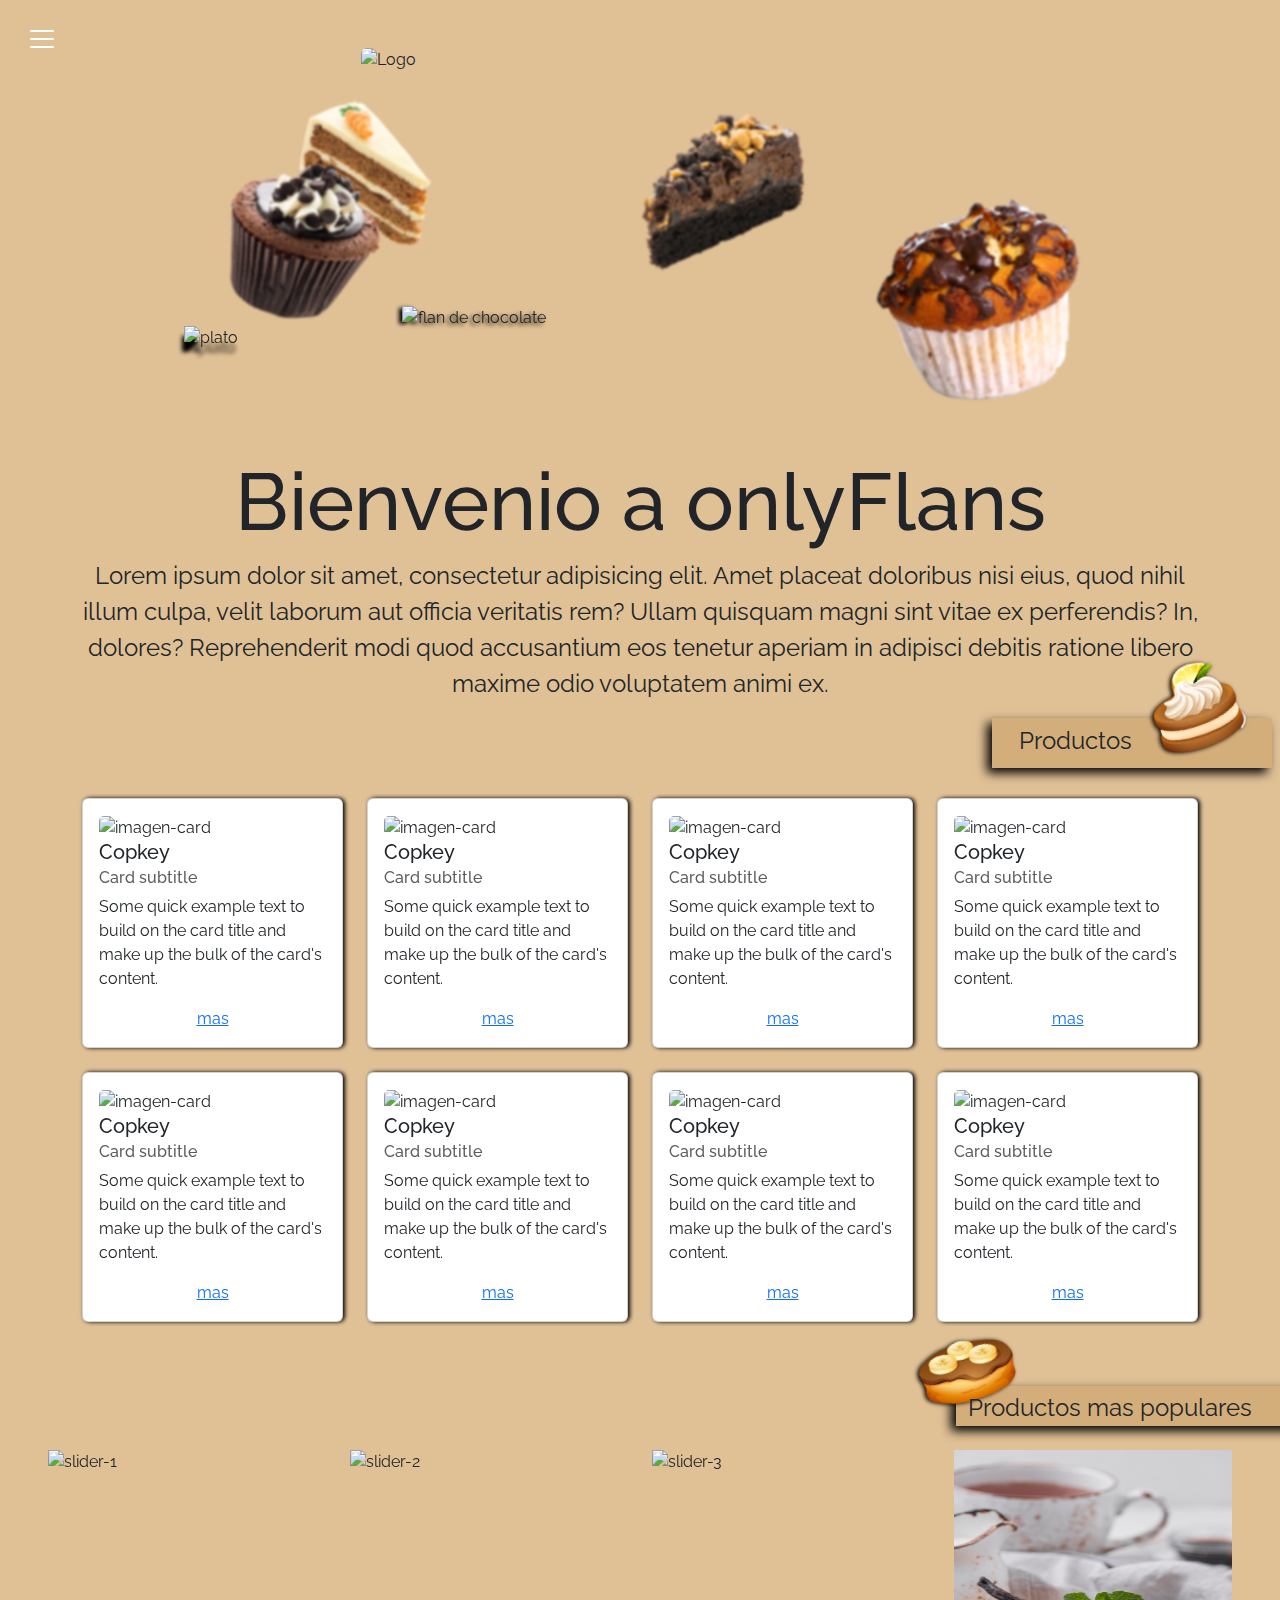
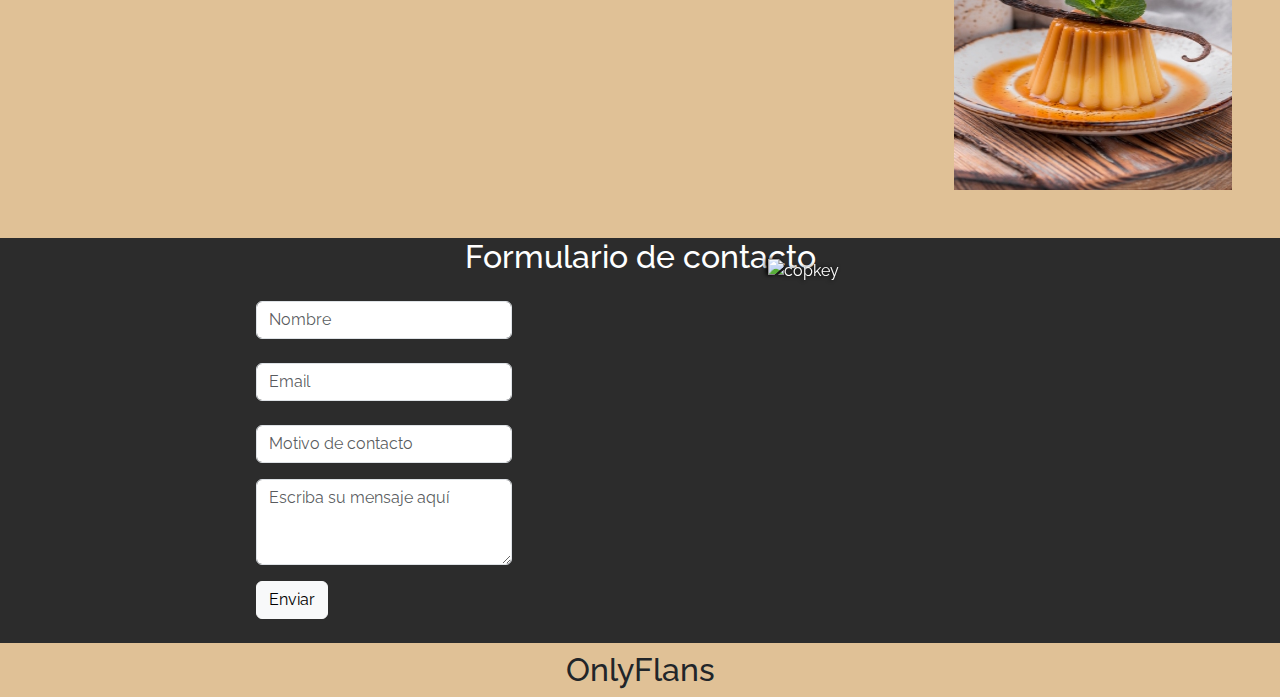
==== commit a6466566: "subiendo cambios" ====
--- a/index.html
+++ b/index.html
@@ -5,10 +5,11 @@
     <meta charset="utf-8">
     <meta name="viewport" content="width=device-width, initial-scale=1">
     <title>OnlyFlans</title>
-    <link href="https://cdn.jsdelivr.net/npm/bootstrap@5.3.3/dist/css/bootstrap.min.css" rel="stylesheet"
-        integrity="sha384-QWTKZyjpPEjISv5WaRU9OFeRpok6YctnYmDr5pNlyT2bRjXh0JMhjY6hW+ALEwIH" crossorigin="anonymous">
+    <link href="https://cdn.jsdelivr.net/npm/bootstrap@5.3.3/dist/css/bootstrap.min.css" rel="stylesheet" integrity="sha384-QWTKZyjpPEjISv5WaRU9OFeRpok6YctnYmDr5pNlyT2bRjXh0JMhjY6hW+ALEwIH" crossorigin="anonymous">
     <link rel="stylesheet" href="assets/css/style.css">
-    <link href="https://fonts.googleapis.com/css2?family=Rozha+One&display=swap" rel="stylesheet">
+    <link rel="preconnect" href="https://fonts.googleapis.com">
+    <link rel="preconnect" href="https://fonts.gstatic.com" crossorigin>
+    <link href="https://fonts.googleapis.com/css2?family=Raleway:ital,wght@0,100..900;1,100..900&display=swap" rel="stylesheet">
 </head>
 
 <body>
@@ -41,6 +42,13 @@
                     <li>
                         <i class="fas fa-user"></i> <a href="">Contacto</a>
                     </li>
+
+                    <li>
+                        <a href="">Inicio de sesion</a>
+                    </li>
+                    <li>
+                        <a href="">Administracion</a>
+                    </li>
                 </ul>
             </nav>
             <label for="menu-control" class="sidebar__close"></label>
@@ -106,91 +114,99 @@
             <div class="col-sm-3 d-flex justify-content-center mt-4">
                 <div class="card " style="width: 18rem;">
                     <div class="card-body">
-                        <h5 class="card-title">Card title</h5>
-                        <h6 class="card-subtitle mb-2 text-body-secondary">Card subtitle</h6>
-                        <p class="card-text">Some quick example text to build on the card title and make up the bulk of
-                            the card's content.</p>
-                        <a href="#" class="card-link d-flex justify-content-center">mas</a>
-                    </div>
-                </div>
-            </div>
-
-            <div class="col-sm-3 d-flex justify-content-center  mt-4">
-                <div class="card " style="width: 18rem;">
-                    <div class="card-body">
-                        <h5 class="card-title">Card title</h5>
-                        <h6 class="card-subtitle mb-2 text-body-secondary">Card subtitle</h6>
-                        <p class="card-text">Some quick example text to build on the card title and make up the bulk of
-                            the card's content.</p>
-                        <a href="#" class="card-link d-flex justify-content-center">mas</a>
-                    </div>
-                </div>
-            </div>
-
-            <div class="col-sm-3 d-flex justify-content-center  mt-4">
-                <div class="card " style="width: 18rem;">
-                    <div class="card-body">
-                        <h5 class="card-title">Card title</h5>
-                        <h6 class="card-subtitle mb-2 text-body-secondary">Card subtitle</h6>
-                        <p class="card-text">Some quick example text to build on the card title and make up the bulk of
-                            the card's content.</p>
-                        <a href="#" class="card-link d-flex justify-content-center">mas</a>
-                    </div>
-                </div>
-            </div>
-
-            <div class="col-sm-3 d-flex justify-content-center  mt-4">
-                <div class="card " style="width: 18rem;">
-                    <div class="card-body">
-                        <h5 class="card-title">Card title</h5>
-                        <h6 class="card-subtitle mb-2 text-body-secondary">Card subtitle</h6>
-                        <p class="card-text">Some quick example text to build on the card title and make up the bulk of
-                            the card's content.</p>
-                        <a href="#" class="card-link d-flex justify-content-center">mas</a>
-                    </div>
-                </div>
-            </div>
-
-            <div class="col-sm-3 d-flex justify-content-center  mt-4">
-                <div class="card " style="width: 18rem;">
-                    <div class="card-body">
-                        <h5 class="card-title">Card title</h5>
-                        <h6 class="card-subtitle mb-2 text-body-secondary">Card subtitle</h6>
-                        <p class="card-text">Some quick example text to build on the card title and make up the bulk of
-                            the card's content.</p>
-                        <a href="#" class="card-link d-flex justify-content-center">mas</a>
-                    </div>
-                </div>
-            </div>
-
-            <div class="col-sm-3 d-flex justify-content-center  mt-4">
-                <div class="card " style="width: 18rem;">
-                    <div class="card-body">
-                        <h5 class="card-title">Card title</h5>
-                        <h6 class="card-subtitle mb-2 text-body-secondary">Card subtitle</h6>
-                        <p class="card-text">Some quick example text to build on the card title and make up the bulk of
-                            the card's content.</p>
-                        <a href="#" class="card-link d-flex justify-content-center">mas</a>
-                    </div>
-                </div>
-            </div>
-
-            <div class="col-sm-3 d-flex justify-content-center  mt-4">
-                <div class="card " style="width: 18rem;">
-                    <div class="card-body">
-                        <h5 class="card-title">Card title</h5>
-                        <h6 class="card-subtitle mb-2 text-body-secondary">Card subtitle</h6>
-                        <p class="card-text">Some quick example text to build on the card title and make up the bulk of
-                            the card's content.</p>
-                        <a href="#" class="card-link d-flex justify-content-center">mas</a>
-                    </div>
-                </div>
-            </div>
-
-            <div class="col-sm-3 d-flex justify-content-center  mt-4">
-                <div class="card " style="width: 18rem;">
-                    <div class="card-body">
-                        <h5 class="card-title">Card title</h5>
+                        <img src="/assets/img/copkey.png" class="card-img-top" alt="imagen-card">
+                        <h5 class="card-title">Copkey</h5>
+                        <h6 class="card-subtitle mb-2 text-body-secondary">Card subtitle</h6>
+                        <p class="card-text">Some quick example text to build on the card title and make up the bulk of
+                            the card's content.</p>
+                        <a href="#" class="card-link d-flex justify-content-center">mas</a>
+                    </div>
+                </div>
+            </div>
+
+            <div class="col-sm-3 d-flex justify-content-center  mt-4">
+                <div class="card " style="width: 18rem;">
+                    <div class="card-body">
+                        <img src="/assets/img/copkey.png" class="card-img-top" alt="imagen-card">
+                        <h5 class="card-title">Copkey</h5>
+                        <h6 class="card-subtitle mb-2 text-body-secondary">Card subtitle</h6>
+                        <p class="card-text">Some quick example text to build on the card title and make up the bulk of
+                            the card's content.</p>
+                        <a href="#" class="card-link d-flex justify-content-center">mas</a>
+                    </div>
+                </div>
+            </div>
+
+            <div class="col-sm-3 d-flex justify-content-center  mt-4">
+                <div class="card " style="width: 18rem;">
+                    <div class="card-body">
+                        <img src="/assets/img/copkey.png" class="card-img-top" alt="imagen-card">
+                        <h5 class="card-title">Copkey</h5>
+                        <h6 class="card-subtitle mb-2 text-body-secondary">Card subtitle</h6>
+                        <p class="card-text">Some quick example text to build on the card title and make up the bulk of
+                            the card's content.</p>
+                        <a href="#" class="card-link d-flex justify-content-center">mas</a>
+                    </div>
+                </div>
+            </div>
+
+            <div class="col-sm-3 d-flex justify-content-center  mt-4">
+                <div class="card " style="width: 18rem;">
+                    <div class="card-body">
+                        <img src="/assets/img/copkey.png" class="card-img-top" alt="imagen-card">
+                        <h5 class="card-title">Copkey</h5>
+                        <h6 class="card-subtitle mb-2 text-body-secondary">Card subtitle</h6>
+                        <p class="card-text">Some quick example text to build on the card title and make up the bulk of
+                            the card's content.</p>
+                        <a href="#" class="card-link d-flex justify-content-center">mas</a>
+                    </div>
+                </div>
+            </div>  
+
+            <div class="col-sm-3 d-flex justify-content-center  mt-4">
+                <div class="card " style="width: 18rem;">
+                    <div class="card-body">
+                        <img src="/assets/img/copkey.png" class="card-img-top" alt="imagen-card">
+                        <h5 class="card-title">Copkey</h5>
+                        <h6 class="card-subtitle mb-2 text-body-secondary">Card subtitle</h6>
+                        <p class="card-text">Some quick example text to build on the card title and make up the bulk of
+                            the card's content.</p>
+                        <a href="#" class="card-link d-flex justify-content-center">mas</a>
+                    </div>
+                </div>
+            </div>
+
+            <div class="col-sm-3 d-flex justify-content-center  mt-4">
+                <div class="card " style="width: 18rem;">
+                    <div class="card-body">
+                        <img src="/assets/img/copkey.png" class="card-img-top" alt="imagen-card">
+                        <h5 class="card-title">Copkey</h5>
+                        <h6 class="card-subtitle mb-2 text-body-secondary">Card subtitle</h6>
+                        <p class="card-text">Some quick example text to build on the card title and make up the bulk of
+                            the card's content.</p>
+                        <a href="#" class="card-link d-flex justify-content-center">mas</a>
+                    </div>
+                </div>
+            </div>
+
+            <div class="col-sm-3 d-flex justify-content-center  mt-4">
+                <div class="card " style="width: 18rem;">
+                    <div class="card-body">
+                        <img src="/assets/img/copkey.png" class="card-img-top" alt="imagen-card">
+                        <h5 class="card-title">Copkey</h5>
+                        <h6 class="card-subtitle mb-2 text-body-secondary">Card subtitle</h6>
+                        <p class="card-text">Some quick example text to build on the card title and make up the bulk of
+                            the card's content.</p>
+                        <a href="#" class="card-link d-flex justify-content-center">mas</a>
+                    </div>
+                </div>
+            </div>
+
+            <div class="col-sm-3 d-flex justify-content-center  mt-4">
+                <div class="card " style="width: 18rem;">
+                    <div class="card-body">
+                        <img src="/assets/img/copkey.png" class="card-img-top" alt="imagen-card">
+                        <h5 class="card-title">Copkey</h5>
                         <h6 class="card-subtitle mb-2 text-body-secondary">Card subtitle</h6>
                         <p class="card-text">Some quick example text to build on the card title and make up the bulk of
                             the card's content.</p>
--- a/assets/css/style.css
+++ b/assets/css/style.css
@@ -9,7 +9,7 @@
 
 body {
     min-height: 100%;
-    font-family: 'Rozha One', serif;
+    font-family: "Raleway", sans-serif;
 }
 
 /* .cards{
@@ -260,11 +260,15 @@
 }
 
 /*===============================================ESCRITORIO===============================================*/
+
+.logo{
+    width: 50%;
+}
+
 .torta {
     position: absolute;
-    bottom: 25%;
-    left: 20%;
-    width: 20%;
+    margin-left: 15%;
+    width: 15%;
     transform: rotate(15deg);
     filter: drop-shadow(#000 -2px 0px 2px);
     filter: blur(0.8px);
@@ -287,8 +291,8 @@
 
 .kopkey {
     position: absolute;
-    bottom: 2%;
-    width: 20%;
+    width: 15%;
+    margin-left: 10%;
     transform: rotate(15deg);
     filter: drop-shadow(#000 -2px 0px 2px);
     filter: blur(0.8px);
@@ -311,9 +315,9 @@
 
 .torta-de-chocolate {
     position: absolute;
-    width: 20%;
-    margin-top: -7%;
+    width: 15%;
     margin-left: 42%;
+    margin-top: -2%;
     transform: rotate(-10deg);
     filter: drop-shadow(#000 -2px 0px 2px);
     filter: blur(0.8px);
@@ -335,9 +339,9 @@
 }
 
 .kopkey2 {
-    width: 30%;
-    margin-top: -0%;
-    margin-left: 75%;
+    width: 20%;
+    margin-top: 5%;
+    margin-left: 72%;
     filter: drop-shadow(#000 -2px 0px 2px);
     transform: rotate(-10deg);
     overflow: hidden;
@@ -362,9 +366,9 @@
 .flan-chocolate {
     position: absolute;
     top: 34%;
-    right: 35%;
+    margin-left: 25%;
     z-index: 3;
-    width: 30%;
+    width: 20%;
     filter: drop-shadow(#000 -3px 2px 2px);
     animation: callendo 3s forwards;
 }
@@ -384,10 +388,10 @@
 }
 
 .plato {
-    width: 40%;
-    position: absolute;
-    bottom: 0%;
-    left: 30%;
+    width: 25%;
+    position: absolute;
+    margin-top: -10%;
+    margin-left: 8%;
     z-index: 2;
     filter: drop-shadow(#000 -2px 10px 2px);
     animation: deslinsamiento 2s forwards;
@@ -495,7 +499,7 @@
 .copkey {
     position: absolute;
     margin-top: -2%;
-    margin-left: 70%;
+    margin-left: 60%;
     width: 20%;
     filter: drop-shadow(#000 -2px 0px 2px);
 }
@@ -600,17 +604,18 @@
     .torta {
         width: 35%;
         position: absolute;
-        bottom: 60%;
-        left: 5%;
+        margin-left: 2%;
+        margin-top: 15%;
         transform: rotate(15deg);
         filter: drop-shadow(#000 -2px 0px 2px);
         filter: blur(0.8px);
     }
+
     .kopkey {
         width: 35%;
         position: absolute;
-        bottom: 50%;
-        left: -5%;
+        margin-top: 20%;
+        margin-left: -4%;
         transform: rotate(15deg);
         filter: drop-shadow(#000 -2px 0px 2px);
         filter: blur(0.8px);
@@ -638,10 +643,10 @@
 
     .flan-chocolate {
         position: absolute;
-        top: 25%;
-        right: 21%;
+        margin-top: 18%;
+        margin-left: 26%;
         z-index: 3;
-        width: 60%;
+        width: 40%;
     }
 
     @keyframes callendo {
@@ -659,10 +664,10 @@
     }
 
     .plato {
-        width: 80%;
-        position: absolute;
-        bottom: 41%;
-        left: 8%;
+        width: 50%;
+        position: absolute;
+        margin-top: 60%;
+        margin-left: 13%;
         z-index: 2;
     }
 
@@ -680,6 +685,7 @@
     }
 
     .texto-contenido h1 {
+        margin-top: 15%;
         font-size: 2rem;
         width: 100%;
     }
@@ -767,5 +773,4 @@
         width: 50%;
         filter: drop-shadow(#000 -2px 0px 2px);
     }
-}
-
+}